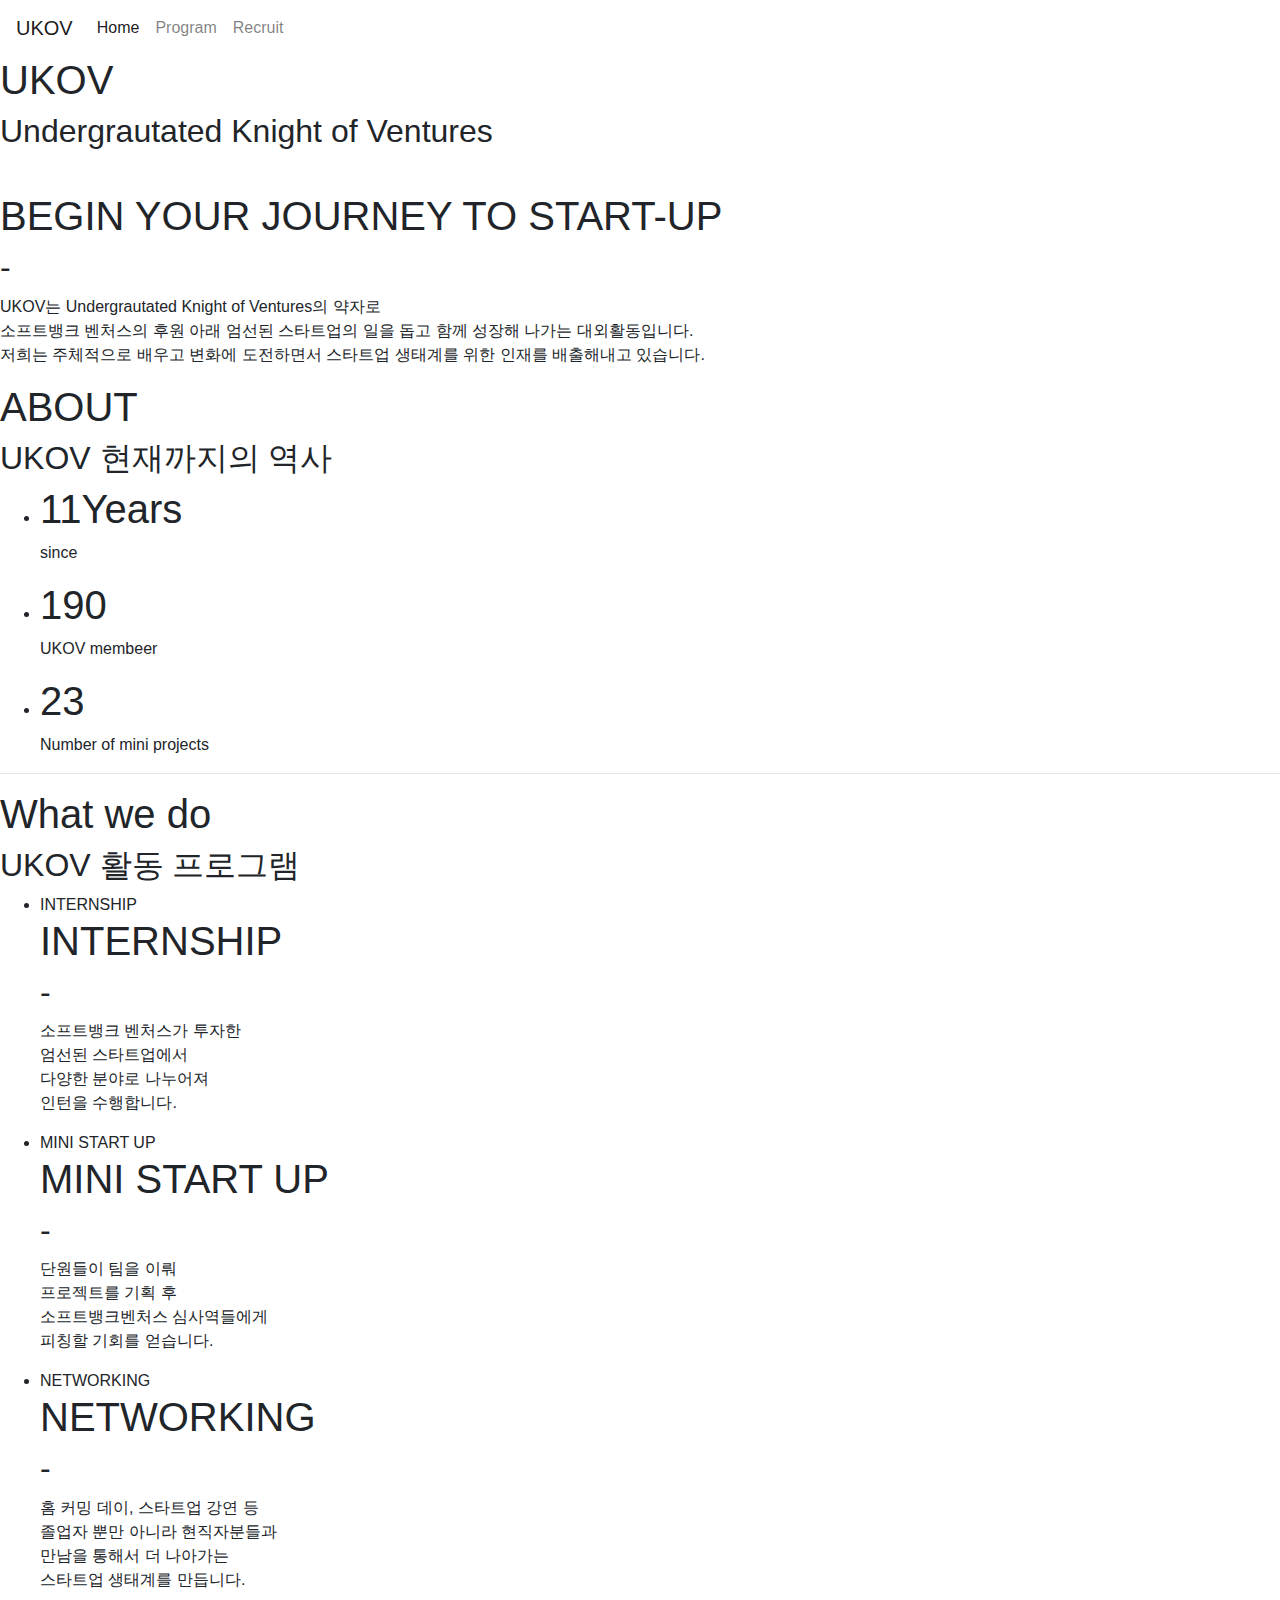
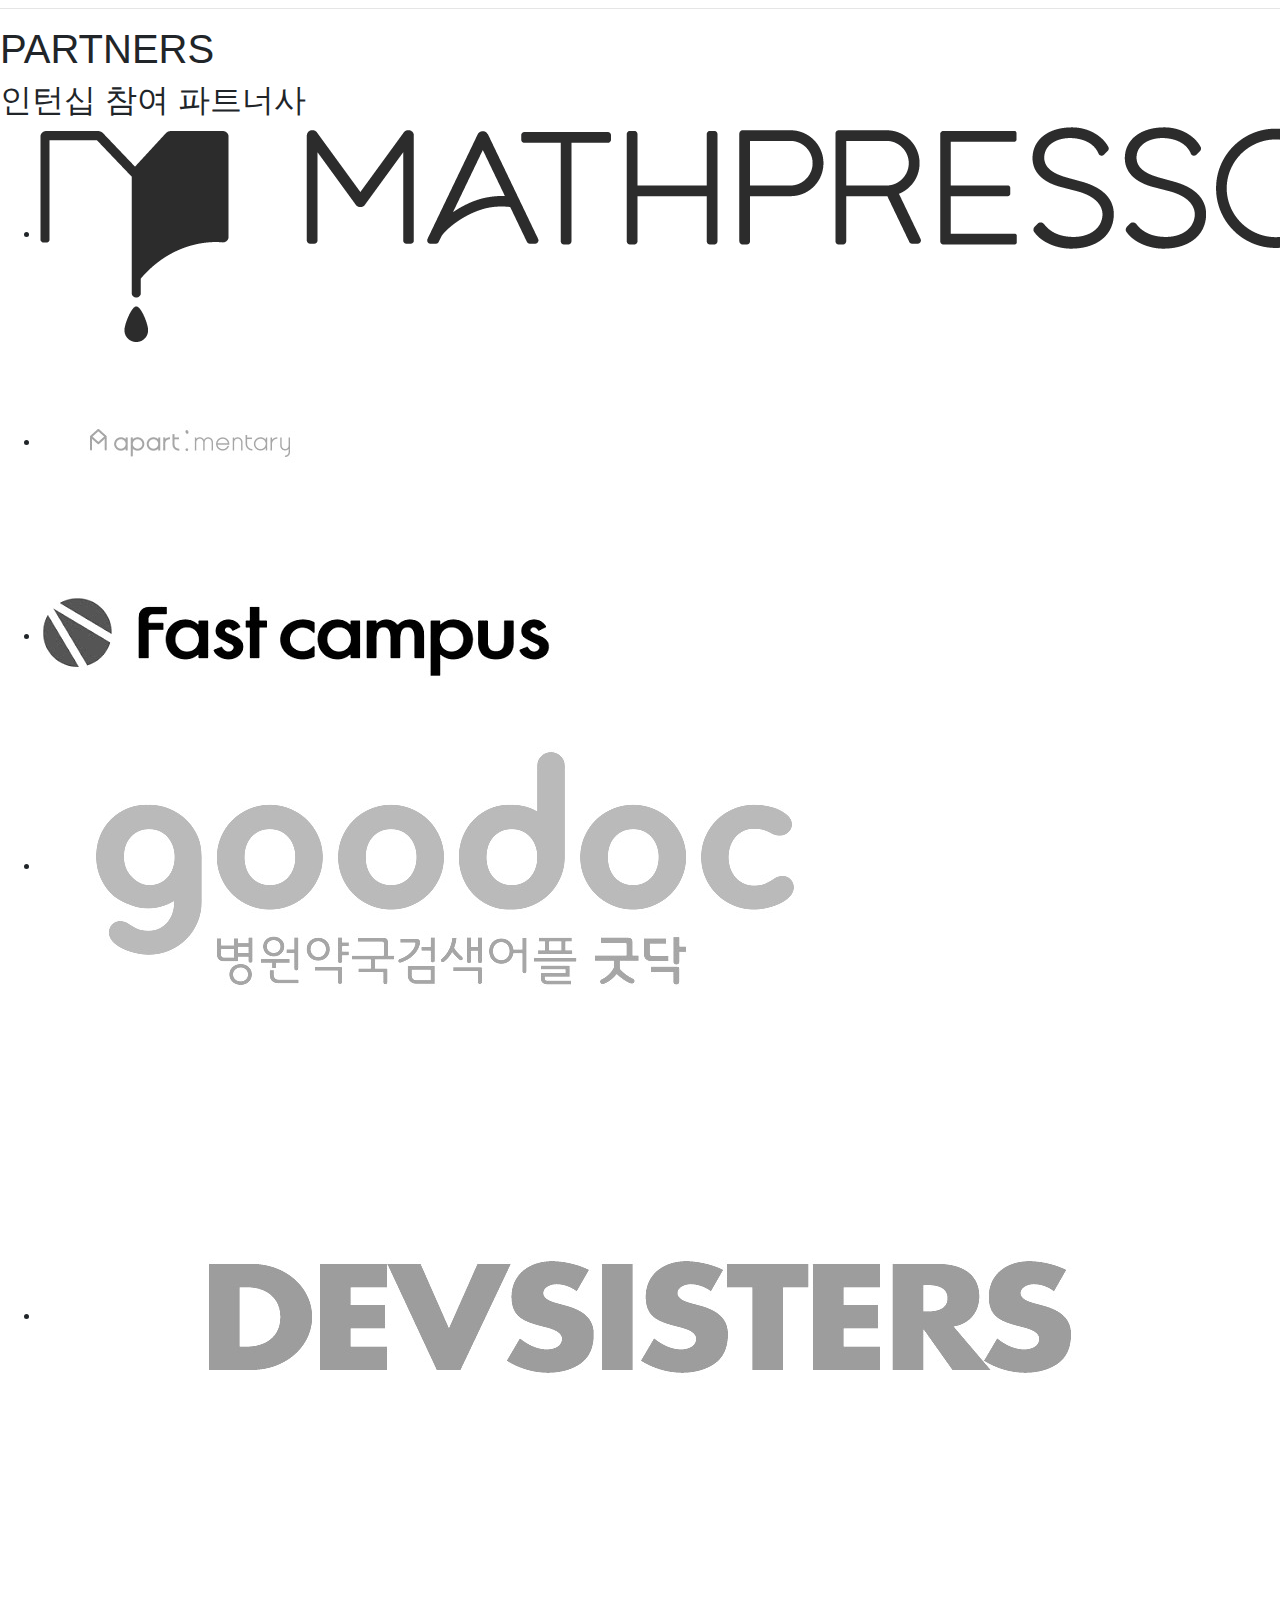
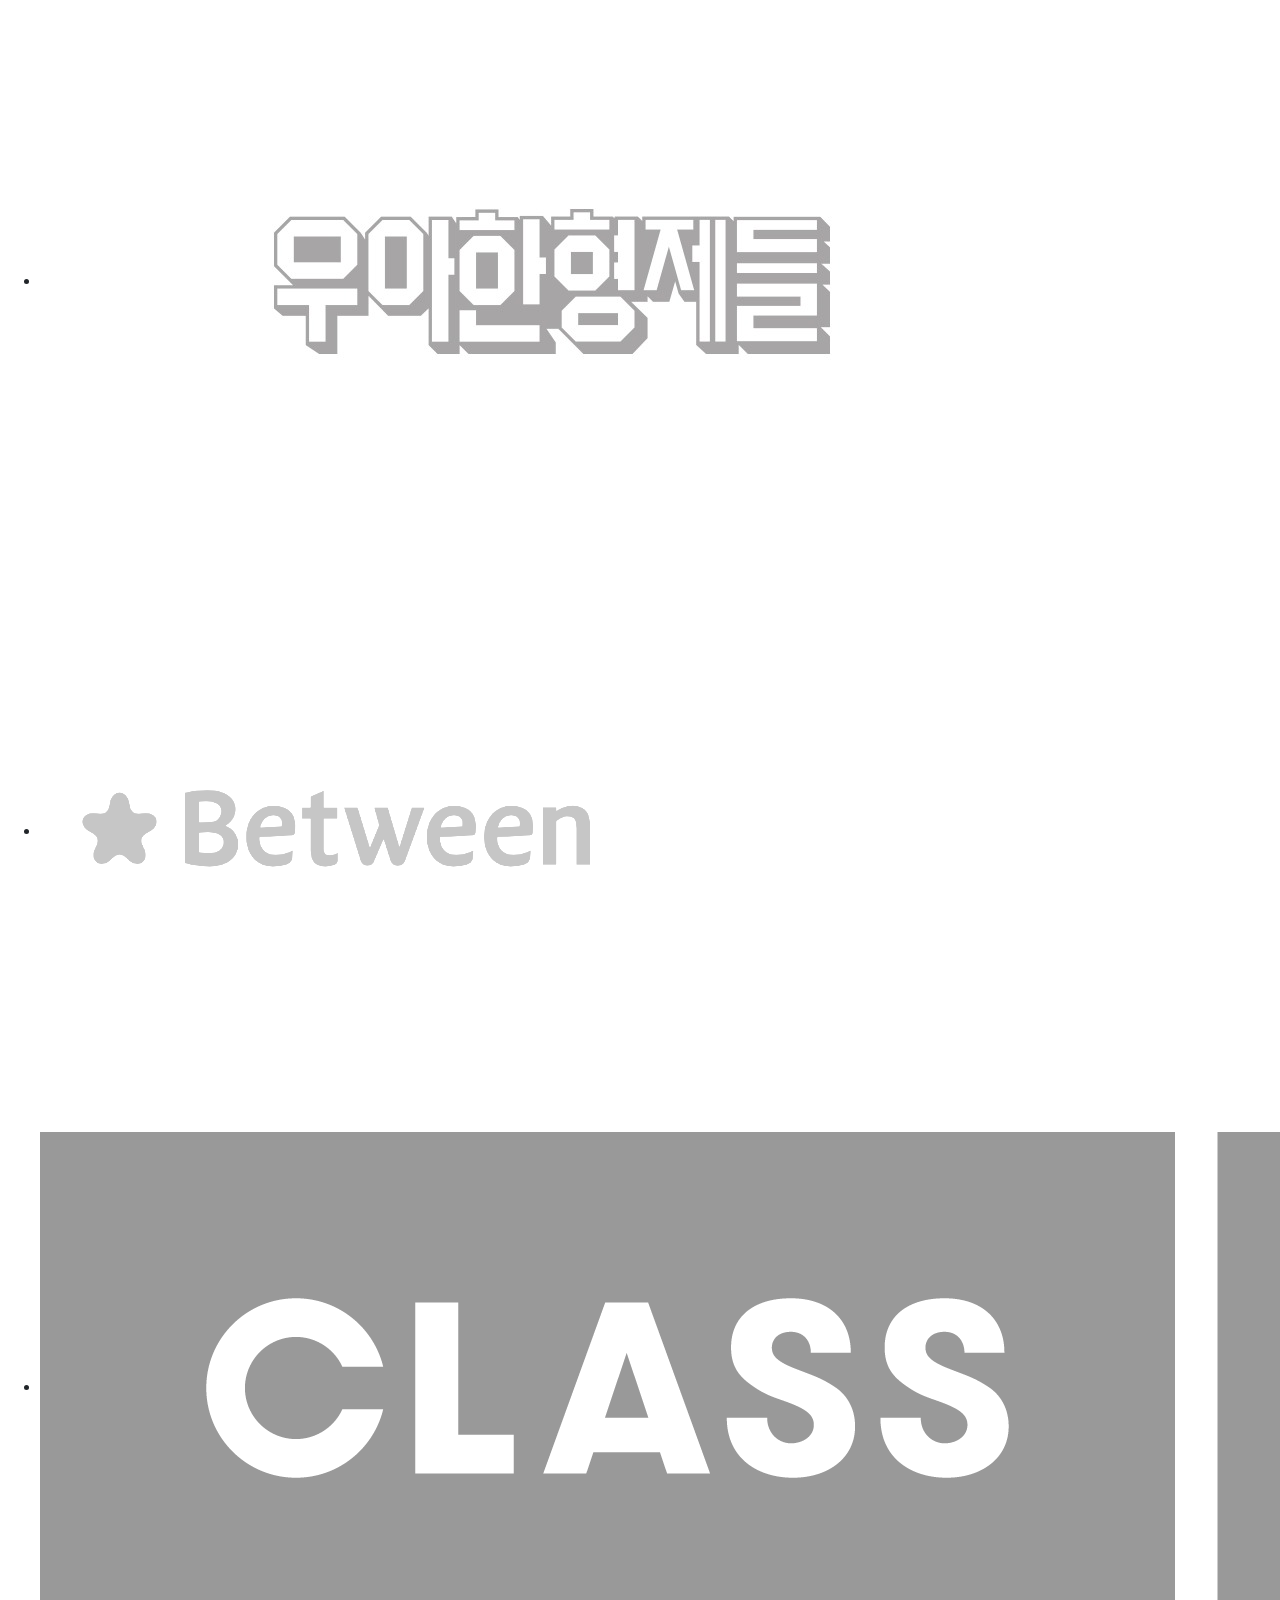
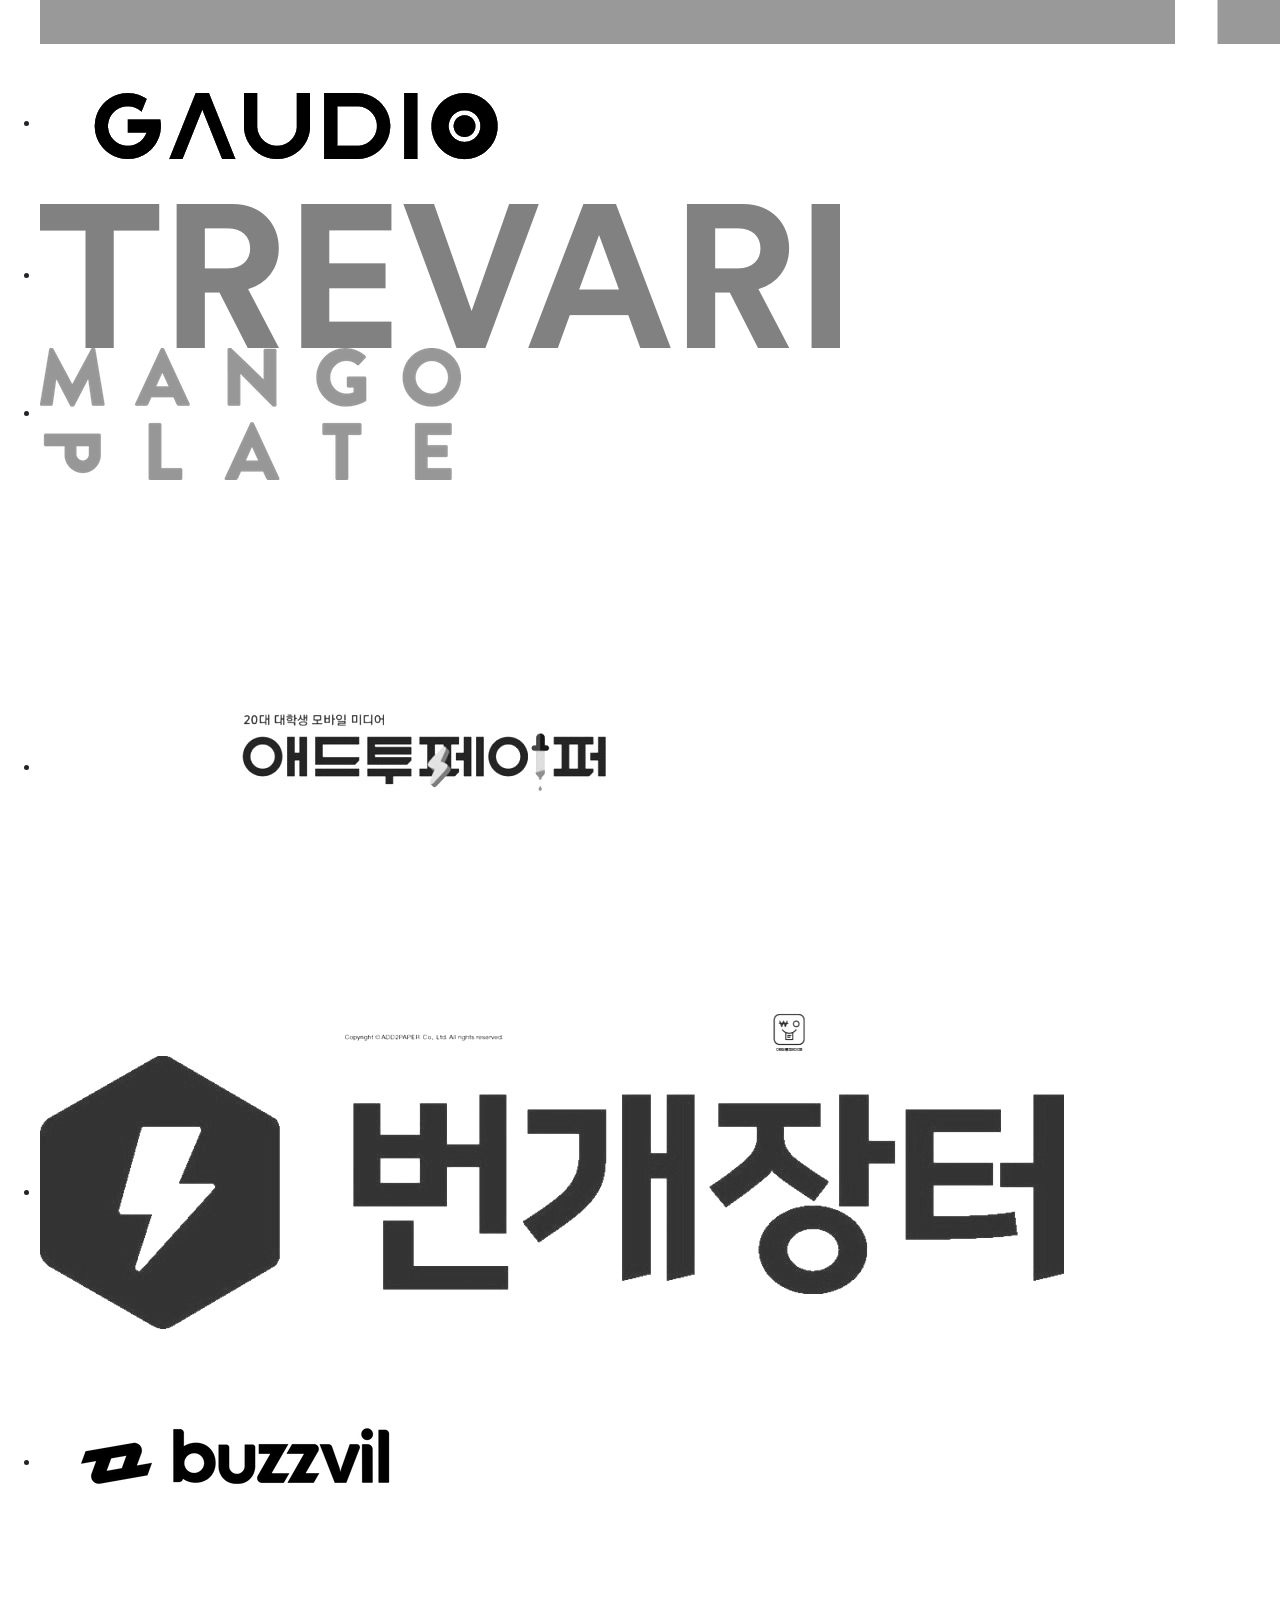
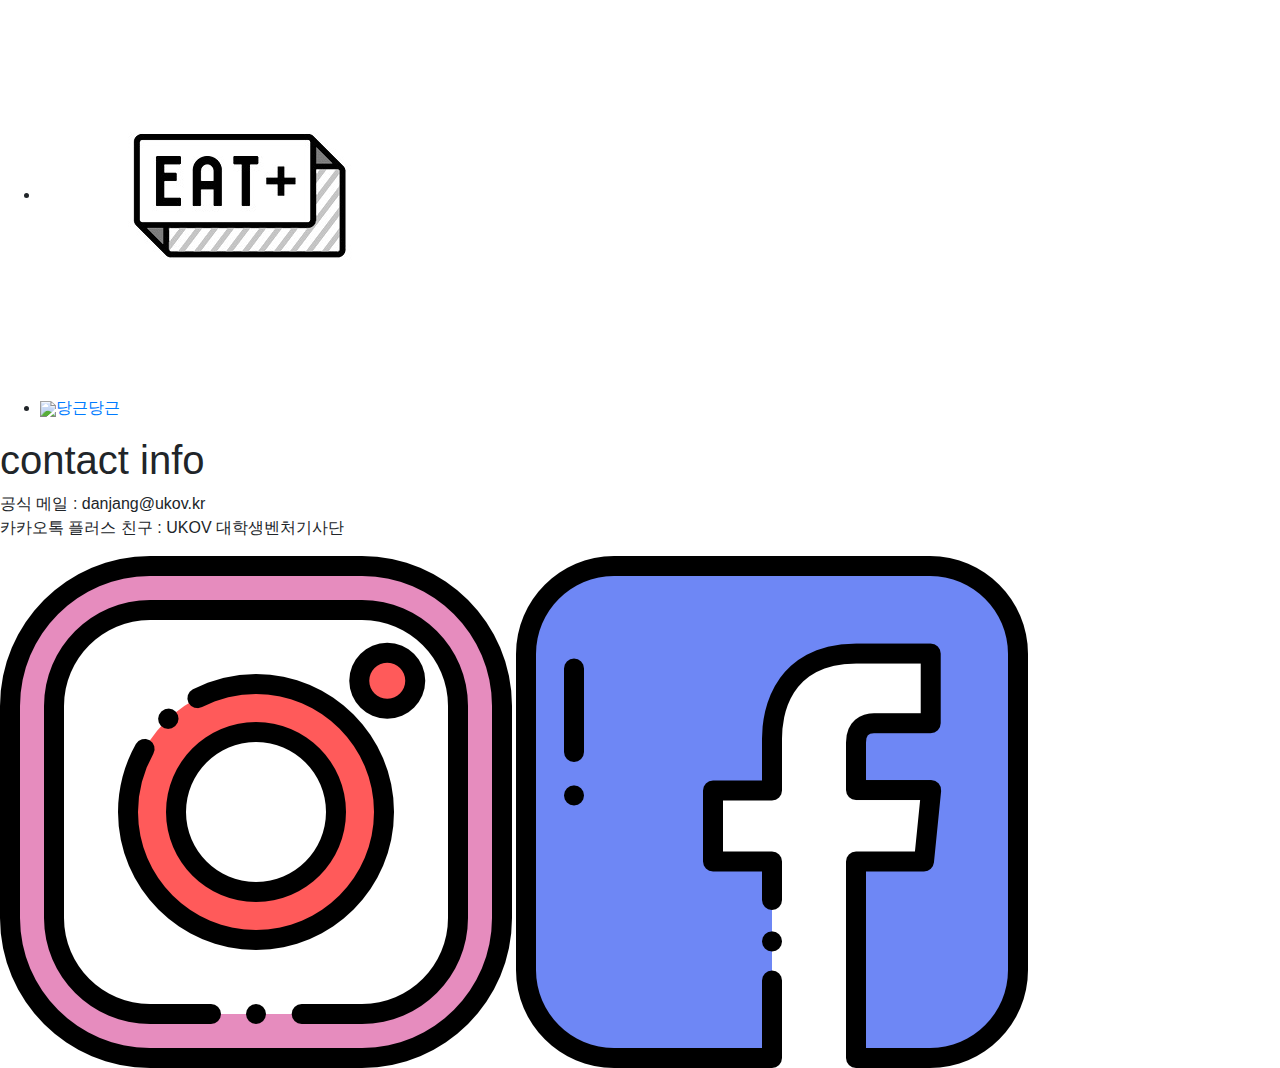
==== ukov.kr/index.html @ 0fea4b9b "Add files via upload" ====
<!DOCTYPE html>
<head>
    <meta charset="utf-8">
    <title>UKOV</title>
    <link rel="stylesheet" href="style.css">
    <script src="index.js"></script>
    <link rel="stylesheet" href="https://stackpath.bootstrapcdn.com/bootstrap/4.5.2/css/bootstrap.min.css" integrity="sha384-JcKb8q3iqJ61gNV9KGb8thSsNjpSL0n8PARn9HuZOnIxN0hoP+VmmDGMN5t9UJ0Z" crossorigin="anonymous">
    <script src="https://code.jquery.com/jquery-3.5.1.slim.min.js" integrity="sha384-DfXdz2htPH0lsSSs5nCTpuj/zy4C+OGpamoFVy38MVBnE+IbbVYUew+OrCXaRkfj" crossorigin="anonymous"></script>
    <script src="https://cdn.jsdelivr.net/npm/popper.js@1.16.1/dist/umd/popper.min.js" integrity="sha384-9/reFTGAW83EW2RDu2S0VKaIzap3H66lZH81PoYlFhbGU+6BZp6G7niu735Sk7lN" crossorigin="anonymous"></script>
    <script src="https://stackpath.bootstrapcdn.com/bootstrap/4.5.2/js/bootstrap.min.js" integrity="sha384-B4gt1jrGC7Jh4AgTPSdUtOBvfO8shuf57BaghqFfPlYxofvL8/KUEfYiJOMMV+rV" crossorigin="anonymous"></script>

</head>



<body>

    <div id="navchange" class="lpadding">
        <nav class="navbar navbar-expand-lg navbar-light">
            <a class="navbar-brand" href="#">UKOV</a>
            <button class="navbar-toggler" type="button" data-toggle="collapse" data-target="#navbarNav" aria-controls="navbarNav" aria-expanded="false" aria-label="Toggle navigation">
            <span class="navbar-toggler-icon"></span>
            </button>
            <div class="collapse navbar-collapse" id="navbarNav">
            <ul class="navbar-nav">
                <li class="nav-item active">
                    <a class="nav-link" href="#">Home <span class="sr-only">(current)</span></a>
                </li>
                <li class="nav-item">
                    <a class="nav-link" href="program.html">Program</a>
                </li>
                <li class="nav-item">
                    <a class="nav-link" href="recruit.html">Recruit</a>
                </li>
            </ul>
            </div>
        </nav>
    </div>

    <div class="initial">
        <h1>UKOV</h1>
        <h2>Undergrautated Knight of Ventures</h2>
        <a class="SBVS" href="http://www.softbank.co.kr/ko2/">
            <img src="images/SoftBank VA_logo_WH.webp">
        </a>
    </div>
    <div class="vision-box">
        <h1>BEGIN YOUR JOURNEY TO START-UP</h1>
        <h2>-</h2>
        <p>
            UKOV는 Undergrautated Knight of Ventures의 약자로 <br>
            소프트뱅크 벤처스의 후원 아래 엄선된 스타트업의 일을 돕고 함께 성장해 나가는 대외활동입니다.<br>
            저희는 주체적으로 배우고 변화에 도전하면서 스타트업 생태계를 위한 인재를 배출해내고 있습니다.
        </p>
    </div>
    <div class="about-box">
        <div class="lpadding">
            <h1>ABOUT</h1>
            <h2>UKOV 현재까지의 역사</h2>
        </div>
        <ul>
            <li>
                <h1>11Years</h1>
                <p>since</p>
            </li>
            <li>
                <h1>190</h1>
                <p>UKOV membeer</p>
            </li>
            <li>
                <h1>23</h1>
                <p>Number of mini projects</p>
            </li>
        </div>
    </div>
    <hr>
    <div class="mission">
        <div class="lpadding">
            <h1>What we do</h1>
            <h2>UKOV 활동 프로그램</h2>
        </div>
        <div class="mission-inbox">
            <ul>
                <li><span>INTERNSHIP</span>
                    <span>
                        <h1>INTERNSHIP</h1>
                        <h2>-</h2>
                        <p>소프트뱅크 벤처스가 투자한<br>
                            엄선된 스타트업에서<br>
                            다양한 분야로 나누어져<br>
                            인턴을 수행합니다.
                         </p>
                    </span>
                </li>
                <li><span>MINI START UP</span>
                    <span>
                        <h1>MINI START UP</h1>
                        <h2>-</h2>
                        <p>단원들이 팀을 이뤄<br>
                            프로젝트를 기획 후<br>
                            소프트뱅크벤처스 심사역들에게<br>
                            피칭할 기회를 얻습니다.
                         </p>
                    </span>
                </li>
                <li><span>NETWORKING</span>
                    <span>
                        <h1>NETWORKING</h1>
                        <h2>-</h2>
                        <p>홈 커밍 데이, 스타트업 강연 등<br>
                            졸업자 뿐만 아니라 현직자분들과<br>
                            만남을 통해서 더 나아가는<br>
                            스타트업 생태계를 만듭니다.
                         </p>
                    </span>
                </li>
            </ul>
        </div>
    </div>
    <hr>
    <div class="partners">
        <div class="lpadding">
            <h1>PARTNERS</h1>
            <h2>인턴십 참여 파트너사</h2>
        </div>
        <div class="table">
            <ul>
                <li><a href="https://mathpresso.com/"><img src="images/mathpresso.png"></a></li>
                <li><a href="https://apartmentary.com/?"><img src="images/apartmentary.jpg"></a></li>
                <li><a href="https://www.fastcampus.co.kr/"><img src="images/fastcampus.jpg"></a></li>
                <li><a href="https://www.goodoc.co.kr/"><img src="images/goodoc.jpg"></a></li>
                <li><a href="https://www.devsisters.com/ko/"><img src="images/devsisters.jpg"></a></li>
                <li><a href="https://www.woowahan.com/"><img src="images/woowahan.jpg"></a></li>
                <li><a href="https://between.us/"><img src="images/between.png"></a></li>
                <li><a href="https://class101.net/"><img src="images/class101.png"></a></li>
                <li><a href="https://gaudiolab.com/"><img src="images/gaudio.png"></a></li>
                <li><a href="https://trevari.co.kr/"><img src="images/trevari.png"></a></li>
                <li><a href="https://www.mangoplate.com/"><img src="images/mangoplate.png"></a></li>
                <li><a href="https://www.add2paper.com/"><img src="images/add2paper.jpg"></a></li>
                <li><a href="https://m.bunjang.co.kr/"><img src="images/bunjang.jpg"></a></li>
                <li><a href="https://www.buzzvil.com/ko/"><img src="images/buzzvil.png"></a></li>
                <li><a href="https://www.eatple.com/"><img src="images/astera.jpg"></a></li>
                <li><a href="https://www.daangn.com/"><img src="images/">당근당근</a></li>
            
            </ul>
        </div>
    </div>

    <div class="contact lpadding">
        <h1>contact info</h1>
        <p>공식 메일 : danjang@ukov.kr<br>
            카카오톡 플러스 친구 : UKOV 대학생벤처기사단<br>

        </p>
        <a href="https://www.instagram.com/ukov_official/"><img src="images/instagram.png"></a>
        <a href="https://www.facebook.com/ukov.kr"><img src="images/facebook.png"></a>
    </div>

</body>
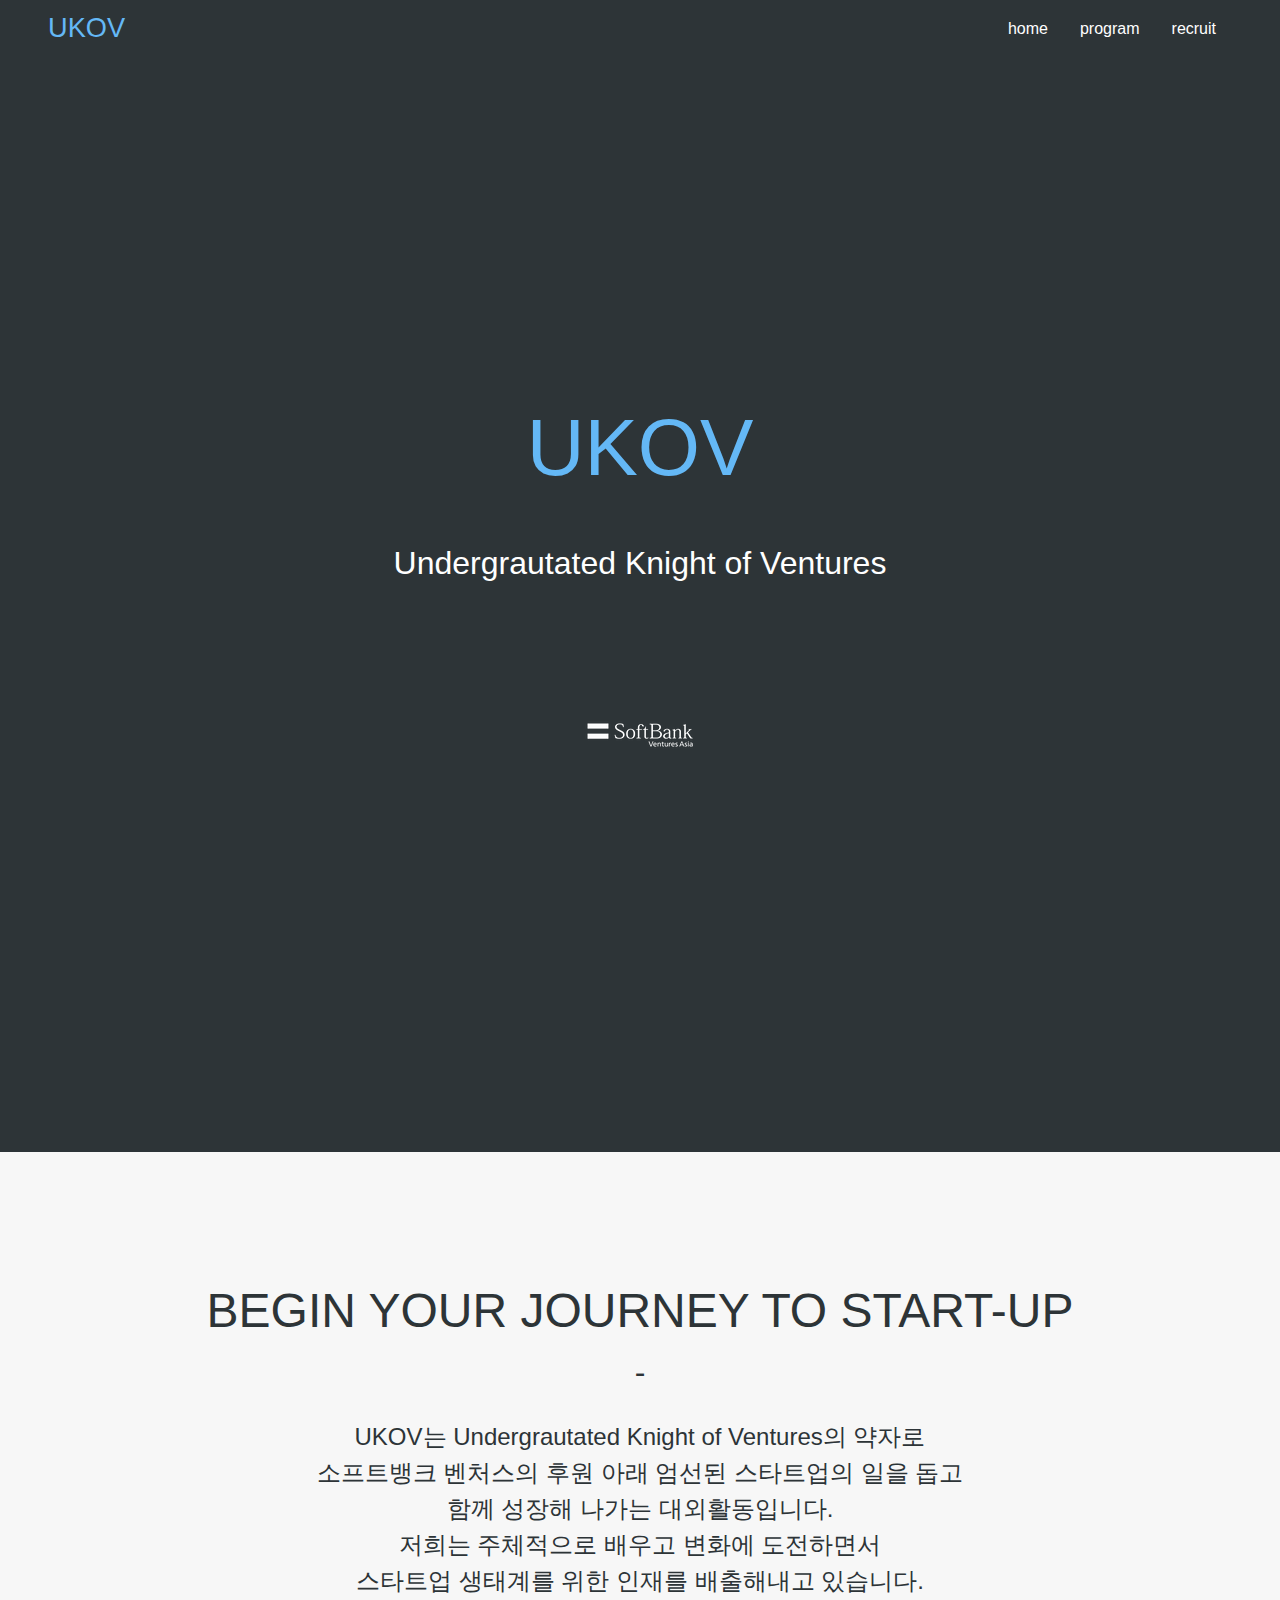
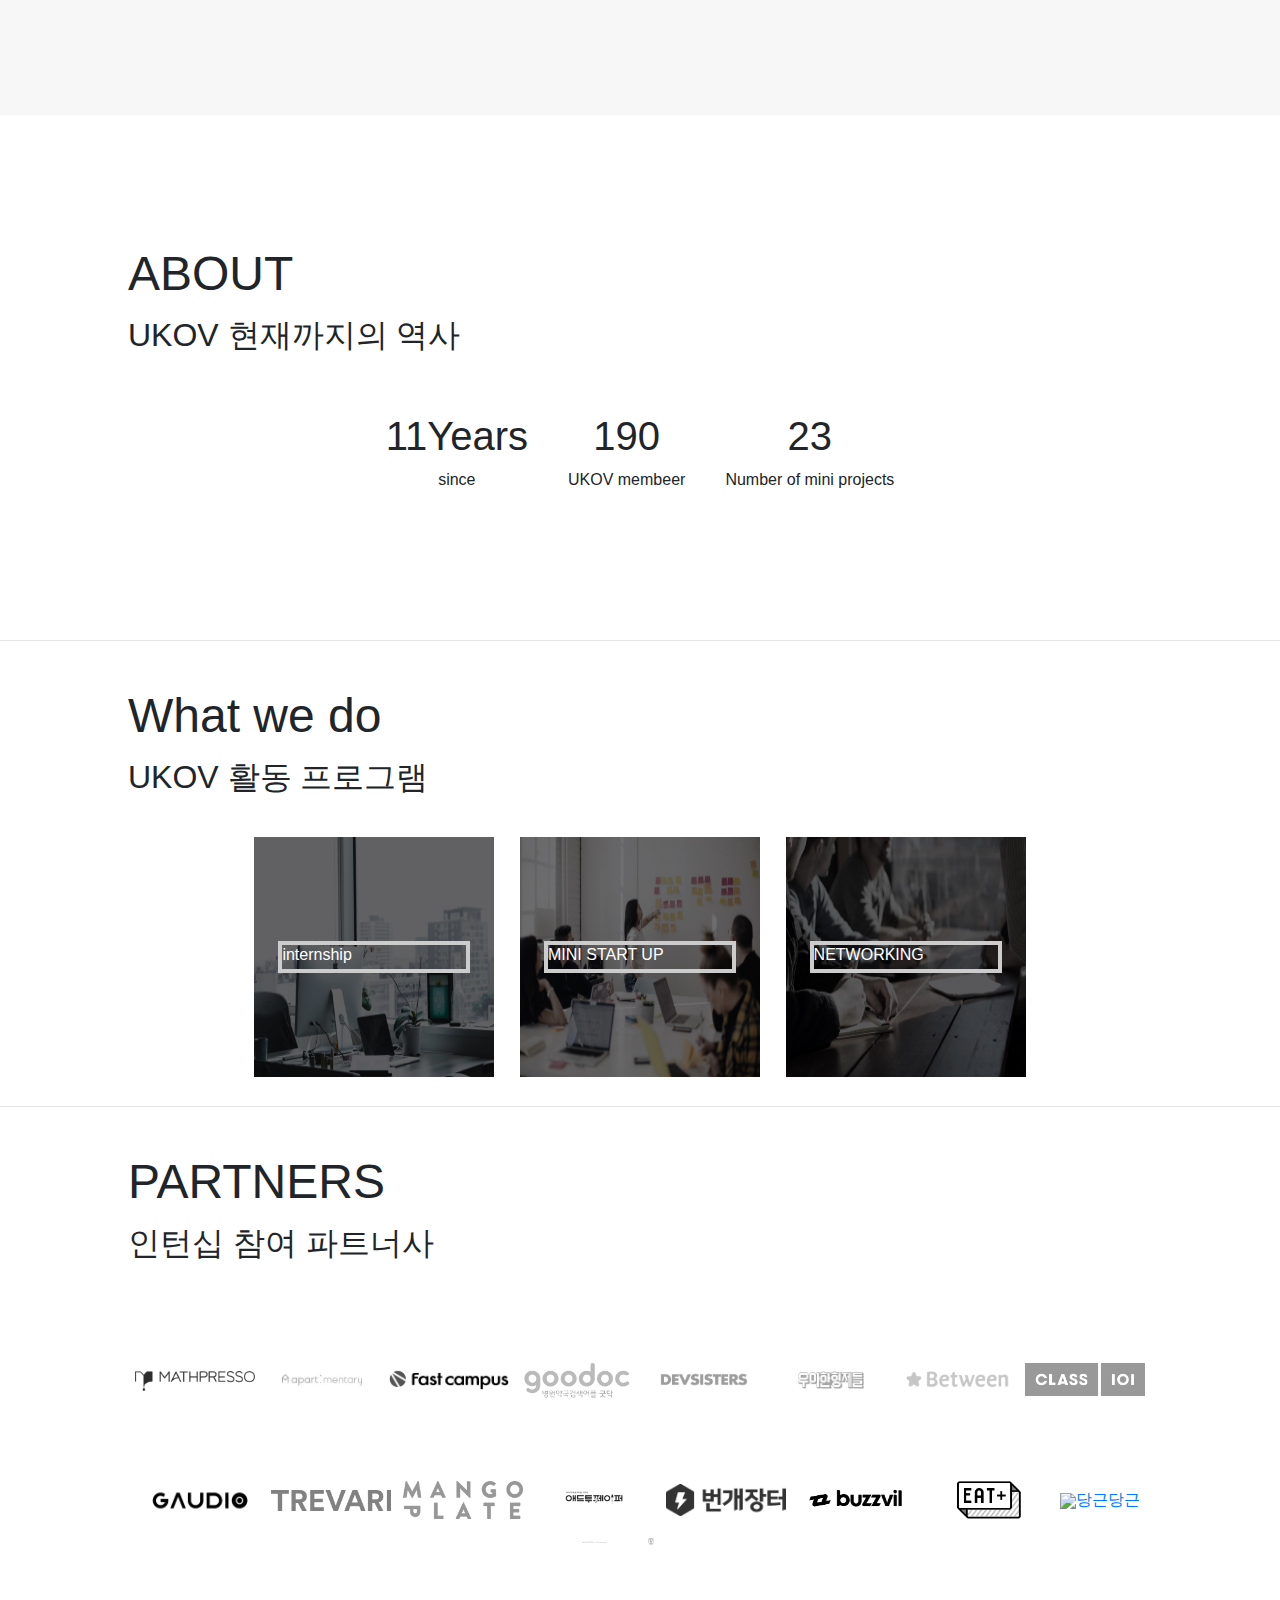
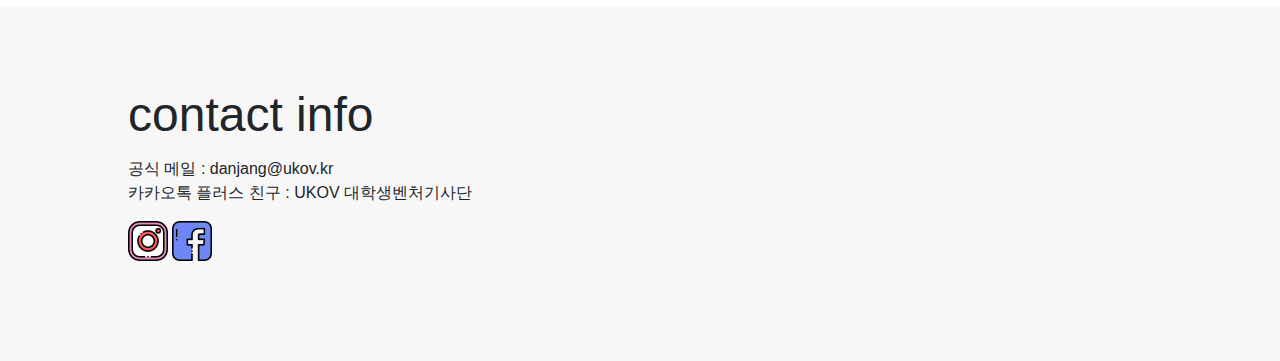
==== commit efdd500e: "Add files via upload" ====
--- a/ukov.kr/index.html
+++ b/ukov.kr/index.html
@@ -1,9 +1,10 @@
 <!DOCTYPE html>
 <head>
     <meta charset="utf-8">
+    <meta name="viewport" content="width-device-width, initial-scale=1.0">
     <title>UKOV</title>
     <link rel="stylesheet" href="style.css">
-    <script src="index.js"></script>
+    <script src="index.js" defer></script>
     <link rel="stylesheet" href="https://stackpath.bootstrapcdn.com/bootstrap/4.5.2/css/bootstrap.min.css" integrity="sha384-JcKb8q3iqJ61gNV9KGb8thSsNjpSL0n8PARn9HuZOnIxN0hoP+VmmDGMN5t9UJ0Z" crossorigin="anonymous">
     <script src="https://code.jquery.com/jquery-3.5.1.slim.min.js" integrity="sha384-DfXdz2htPH0lsSSs5nCTpuj/zy4C+OGpamoFVy38MVBnE+IbbVYUew+OrCXaRkfj" crossorigin="anonymous"></script>
     <script src="https://cdn.jsdelivr.net/npm/popper.js@1.16.1/dist/umd/popper.min.js" integrity="sha384-9/reFTGAW83EW2RDu2S0VKaIzap3H66lZH81PoYlFhbGU+6BZp6G7niu735Sk7lN" crossorigin="anonymous"></script>
@@ -14,28 +15,21 @@
 
 
 <body>
+    <div class="navBar lpadding">
+        <div class="navBarMain">
+            <a href="index.html">UKOV</a>
+        </div>
+        <div class="navBarMenu">
+            <li><a href="index.html">home</a></li>
+            <li><a href="program.html">program</a></li>
+            <li><a href="recruit.html">recruit</a></li>
+        </div>
+        <a href="#" class="navBarToggleBtn">
+            <img src="images/hamburger.png">
+        </a>
+    </div>
 
-    <div id="navchange" class="lpadding">
-        <nav class="navbar navbar-expand-lg navbar-light">
-            <a class="navbar-brand" href="#">UKOV</a>
-            <button class="navbar-toggler" type="button" data-toggle="collapse" data-target="#navbarNav" aria-controls="navbarNav" aria-expanded="false" aria-label="Toggle navigation">
-            <span class="navbar-toggler-icon"></span>
-            </button>
-            <div class="collapse navbar-collapse" id="navbarNav">
-            <ul class="navbar-nav">
-                <li class="nav-item active">
-                    <a class="nav-link" href="#">Home <span class="sr-only">(current)</span></a>
-                </li>
-                <li class="nav-item">
-                    <a class="nav-link" href="program.html">Program</a>
-                </li>
-                <li class="nav-item">
-                    <a class="nav-link" href="recruit.html">Recruit</a>
-                </li>
-            </ul>
-            </div>
-        </nav>
-    </div>
+
 
     <div class="initial">
         <h1>UKOV</h1>
@@ -44,13 +38,15 @@
             <img src="images/SoftBank VA_logo_WH.webp">
         </a>
     </div>
-    <div class="vision-box">
+    <div class="vision-box lpadding">
         <h1>BEGIN YOUR JOURNEY TO START-UP</h1>
         <h2>-</h2>
         <p>
             UKOV는 Undergrautated Knight of Ventures의 약자로 <br>
-            소프트뱅크 벤처스의 후원 아래 엄선된 스타트업의 일을 돕고 함께 성장해 나가는 대외활동입니다.<br>
-            저희는 주체적으로 배우고 변화에 도전하면서 스타트업 생태계를 위한 인재를 배출해내고 있습니다.
+            소프트뱅크 벤처스의 후원 아래 엄선된 스타트업의 일을 돕고<br>
+            함께 성장해 나가는 대외활동입니다.<br>
+            저희는 주체적으로 배우고 변화에 도전하면서<br>
+            스타트업 생태계를 위한 인재를 배출해내고 있습니다.
         </p>
     </div>
     <div class="about-box">
@@ -74,47 +70,53 @@
         </div>
     </div>
     <hr>
+
+
+    <div class="lpadding">
+        <h1>What we do</h1>
+        <h2>UKOV 활동 프로그램</h2>
+    </div>
     <div class="mission">
-        <div class="lpadding">
-            <h1>What we do</h1>
-            <h2>UKOV 활동 프로그램</h2>
-        </div>
-        <div class="mission-inbox">
-            <ul>
-                <li><span>INTERNSHIP</span>
+        <div class="imgHoverEvent">
+            <div class="imgBox"><img src="images/first.jpg"> </div>
+                <div class="hoverBox">
                     <span>
-                        <h1>INTERNSHIP</h1>
-                        <h2>-</h2>
-                        <p>소프트뱅크 벤처스가 투자한<br>
+                        <h1>internship</h1>
+                        <p class="p1">internship</p>
+                        <p class="p2">소프트뱅크 벤처스가 투자한<br>
                             엄선된 스타트업에서<br>
                             다양한 분야로 나누어져<br>
-                            인턴을 수행합니다.
-                         </p>
+                            인턴을 수행합니다.</p>
                     </span>
-                </li>
-                <li><span>MINI START UP</span>
+                </div>
+        </div>
+
+        <div class="imgHoverEvent">
+            <div class="imgBox"><img src="images/second.jpg"> </div>
+                <div class="hoverBox">
                     <span>
                         <h1>MINI START UP</h1>
-                        <h2>-</h2>
-                        <p>단원들이 팀을 이뤄<br>
+                        <p class="p1">MINI START UP</p>
+                        <p class="p2">단원들이 팀을 이뤄<br>
                             프로젝트를 기획 후<br>
                             소프트뱅크벤처스 심사역들에게<br>
-                            피칭할 기회를 얻습니다.
-                         </p>
+                            피칭할 기회를 얻습니다.</p>
                     </span>
-                </li>
-                <li><span>NETWORKING</span>
+                </div>
+        </div>
+
+        <div class="imgHoverEvent">
+            <div class="imgBox"><img src="images/third.jpg"> </div>
+                <div class="hoverBox">
                     <span>
                         <h1>NETWORKING</h1>
-                        <h2>-</h2>
-                        <p>홈 커밍 데이, 스타트업 강연 등<br>
+                        <p class="p1">NETWORKING</p>
+                        <p class="p2">홈 커밍 데이, 스타트업 강연 등<br>
                             졸업자 뿐만 아니라 현직자분들과<br>
                             만남을 통해서 더 나아가는<br>
-                            스타트업 생태계를 만듭니다.
-                         </p>
+                            스타트업 생태계를 만듭니다.</p>
                     </span>
-                </li>
-            </ul>
+                </div>
         </div>
     </div>
     <hr>
--- a/ukov.kr/style.css
+++ b/ukov.kr/style.css
@@ -0,0 +1,433 @@
+@import url(<link href="https://fonts.googleapis.com/css2?family=Roboto:wght@500;700&display=swap" rel="stylesheet">);
+
+
+
+body{
+    all: unset;
+    background-color: #2d3437;
+    margin: 0px;
+    padding: 0px;
+    border: 0px;
+    font-size: 20px;
+    font-family: 'Roboto' sans-serif;
+}
+
+
+li {
+    all:unset;
+}
+
+hr {
+    color: #f7f7f7;
+    margin: 0;
+}
+
+.lpadding{
+    padding-left: 10%;
+    padding-right: 10%;
+}
+
+.lpadding h1{
+    font-size: 3rem;
+    padding-top: 30px;
+    padding-bottom: 5px;
+}
+
+.lpadding h2{
+    font-size: 2rem;
+    padding-bottom: 20px;
+}
+
+
+
+
+
+.navBar {
+    display: flex;
+    justify-content: space-between;
+    align-items: center;
+    background-color: #2d3437;
+    color: white;
+    padding: 0.5em 3em;
+    position: fixed;
+    top: 0;
+    width: 100%;
+    z-index: 10;
+}
+
+.navBar a{
+    font-size: 1.7em;
+    color: #64b8f6;
+}
+
+.navBarMenu{
+    display: flex;
+    justify-content: space-between;
+    justify-items: center;
+    list-style: none;
+}
+
+.navBarMenu li a{
+    font-size: 1rem;
+    padding: 0.5em 1em;
+    color: white;
+    vertical-align: middle;
+}
+
+.navBar a:hover{
+    color: #64B8F6;
+    text-decoration: none;
+}
+
+.navBarToggleBtn{
+    display: none;
+    position: absolute;
+    right: 2em;
+    top: 0.2em;
+}
+
+.navBarToggleBtn img{
+    width: 1em;
+}
+
+
+
+
+
+
+.initial{
+    text-align: center;
+    padding-top: 25em;
+    padding-bottom: 25em;
+    background-color: #2d3437;
+    display: flex;
+    flex-direction: column;
+}
+
+.initial h1{
+    color: #64B8F6;
+    font-size: 5em;
+    padding-bottom: 0.5em;
+}
+
+.initial h2{
+    color: white;
+    padding-bottom: 4em;
+}
+
+
+
+
+
+
+
+.vision-box{
+    background-color: #f7f7f7;
+    color: #2d3437;
+    text-align : center;
+    padding-top: 100px;
+    padding-bottom: 100px;
+}
+
+.vision-box p {
+    font-size: 1.5em;
+}
+
+
+
+
+
+
+
+
+
+.about-box{
+    padding-top: 100px;
+    padding-bottom: 100px;
+    background-color: white;
+    text-align: left;
+    align-items: center;
+}
+.about-box ul{
+    text-align: center;
+    display: flex;
+    justify-content: center;
+    flex-wrap: wrap;
+    padding-right: 50px;
+    padding-left: 50px;
+}
+.about-box li{
+    padding-top: 30px;
+    padding-left: 20px;
+    padding-right: 20px;
+}
+.about-card p{
+ font-size: 2em;
+}
+
+
+
+
+.mission{
+    display:flex;
+    justify-items: center;
+    justify-content: center;
+    flex-wrap: wrap;
+}
+
+img{min-height: 100%; max-width: 100%; }
+
+.imgHoverEvent{
+    width: 15em; 
+    height: 15em; 
+    position: relative; 
+    overflow: hidden; 
+    margin: 1%;
+}
+
+.imgHoverEvent .imgBox{
+    width: 15em; 
+    height: 15em; 
+    text-align: center;
+}
+
+.imgHoverEvent .hoverBox{
+    top: 0; 
+    left: 0; 
+    width: 15em; 
+    height: 15em; 
+    text-align: center;
+}
+
+.hoverBox p.p1{
+    text-align: center; 
+    font-size: 1.5em; 
+    top: 0px;
+    bottom: 0px;
+}
+
+.hoverBox p.p2{
+    margin-top: 10%; 
+    font-size: 0.75em;
+} 
+
+
+.hoverBox span h1{
+    position: absolute;
+    font-size: 1em;
+    top: 0;
+    text-align: center;
+    margin: 0 auto;
+}
+
+.hoverBox span{
+    color: white; 
+    border: 4px solid #ccc; 
+    position: absolute; 
+    top: 50%; 
+    transform: translateY(-50%); 
+    height: 2em; 
+    width: 80%; 
+    left: 10%;
+    transition: 0.5s;
+}
+
+.hoverBox span p{
+    opacity: 0;
+}
+
+.imgHoverEvent:hover .hoverBox span{
+    animation: eventAni 0.8s linear 1; 
+    height: 80%; 
+    background: gray;
+}
+
+.imgHoverEvent:hover .hoverBox span p{
+    animation: eventAni2 0.8s linear 1; 
+    opacity: 1;
+}
+
+.imgHoverEvent:hover .hoverBox span h1{ opacity: 0; }
+
+@keyframes eventAni{
+    0%{height: 2em;}
+    50%{height: 60%;}
+    100%{height: 80%;;}
+}
+@keyframes eventAni2{
+    0%{opacity: 0;}
+    50%{opacity: 0;}
+    100%{opacity: 1;}
+}
+
+
+
+
+
+
+
+
+
+
+.partners ul{
+    align-items: center;
+    padding: 30px 10%;
+    display: flex;
+    flex-wrap: wrap;
+    justify-content: space-evenly;
+}
+
+.partners ul li{
+    max-width: 150px;
+    justify-items: ;
+}
+
+.partners li img{
+    max-width: 120px;
+
+}
+
+
+
+
+
+
+
+.contact {
+    background-color: #f7f7f7;
+    padding-bottom: 100px;
+    padding-top: 50px;
+}
+
+.contact a img{
+    width: 40px;
+}
+
+
+.programcard{
+    text-align: center;
+    padding-bottom: 50px;
+}
+
+
+
+
+.slidecardsizing {
+    padding-left: 20%;
+    padding-right: 20%;
+}
+
+
+
+
+
+
+
+
+.recruitinfo ul{
+    padding: 40px 0px;
+    display: flex;
+    flex-direction: column;
+}
+
+.recruitinfo ul li{
+    padding-top: 50px;
+    padding-bottom: 30px;
+
+    display: flex;
+}
+
+.recruitinfo ul li h3{
+    font-size: 1.5em;
+    font-weight: bold;
+}
+
+.recruitinfo ul li span:nth-child(1){
+    width: 15%;
+    color: #64B8F6;
+    font-size: 1.5em;
+    font-weight: bold;
+}
+
+.recruitinfo ul li span:nth-child(2){
+    width:  75%;
+}
+
+
+
+
+@media screen and (max-width: 768px) {
+
+    .navBar {
+        min-width: 200px;
+        position: fixed;
+        flex-direction: column;
+        align-items: flex-start;
+    }
+    .navBarMenu {
+        display: none;
+        flex-direction: column;
+        width: 100%;
+    }
+
+    .navBarMenu li{
+        width: 100%;
+        text-align: center;
+        padding: 1em;
+    }
+
+    .navBarToggleBtn{
+        width: 1em;
+        display: block;
+    }
+
+    .navBarMenu.active {
+        display: flex;
+    }
+
+    .initial {
+        padding-top: 15em;
+        padding-bottom: 15em;
+    }
+
+    .vision-box p {
+        font-size: 1em;
+    }
+
+
+
+    #internship h5 {
+        font-size: 3%;
+    }
+
+    #internship p {
+        font-size: 2%;
+    }
+
+    .lpadding h1{
+        font-size: 2rem;
+        padding-top: 20px;
+        padding-bottom: 5px;
+    }
+    
+    .lpadding h2{
+        font-size: 1.1rem;
+        padding-bottom: 20px;
+    }
+
+
+
+    .recruitinfo ul li{
+        display: inline-block;
+    }
+
+    .recruitinfo ul li h3 {
+        padding-top: 0.5em;
+    }
+
+    .recruitinfo ul li p {
+        padding-top: 0.5em;
+    }
+    
+
+}
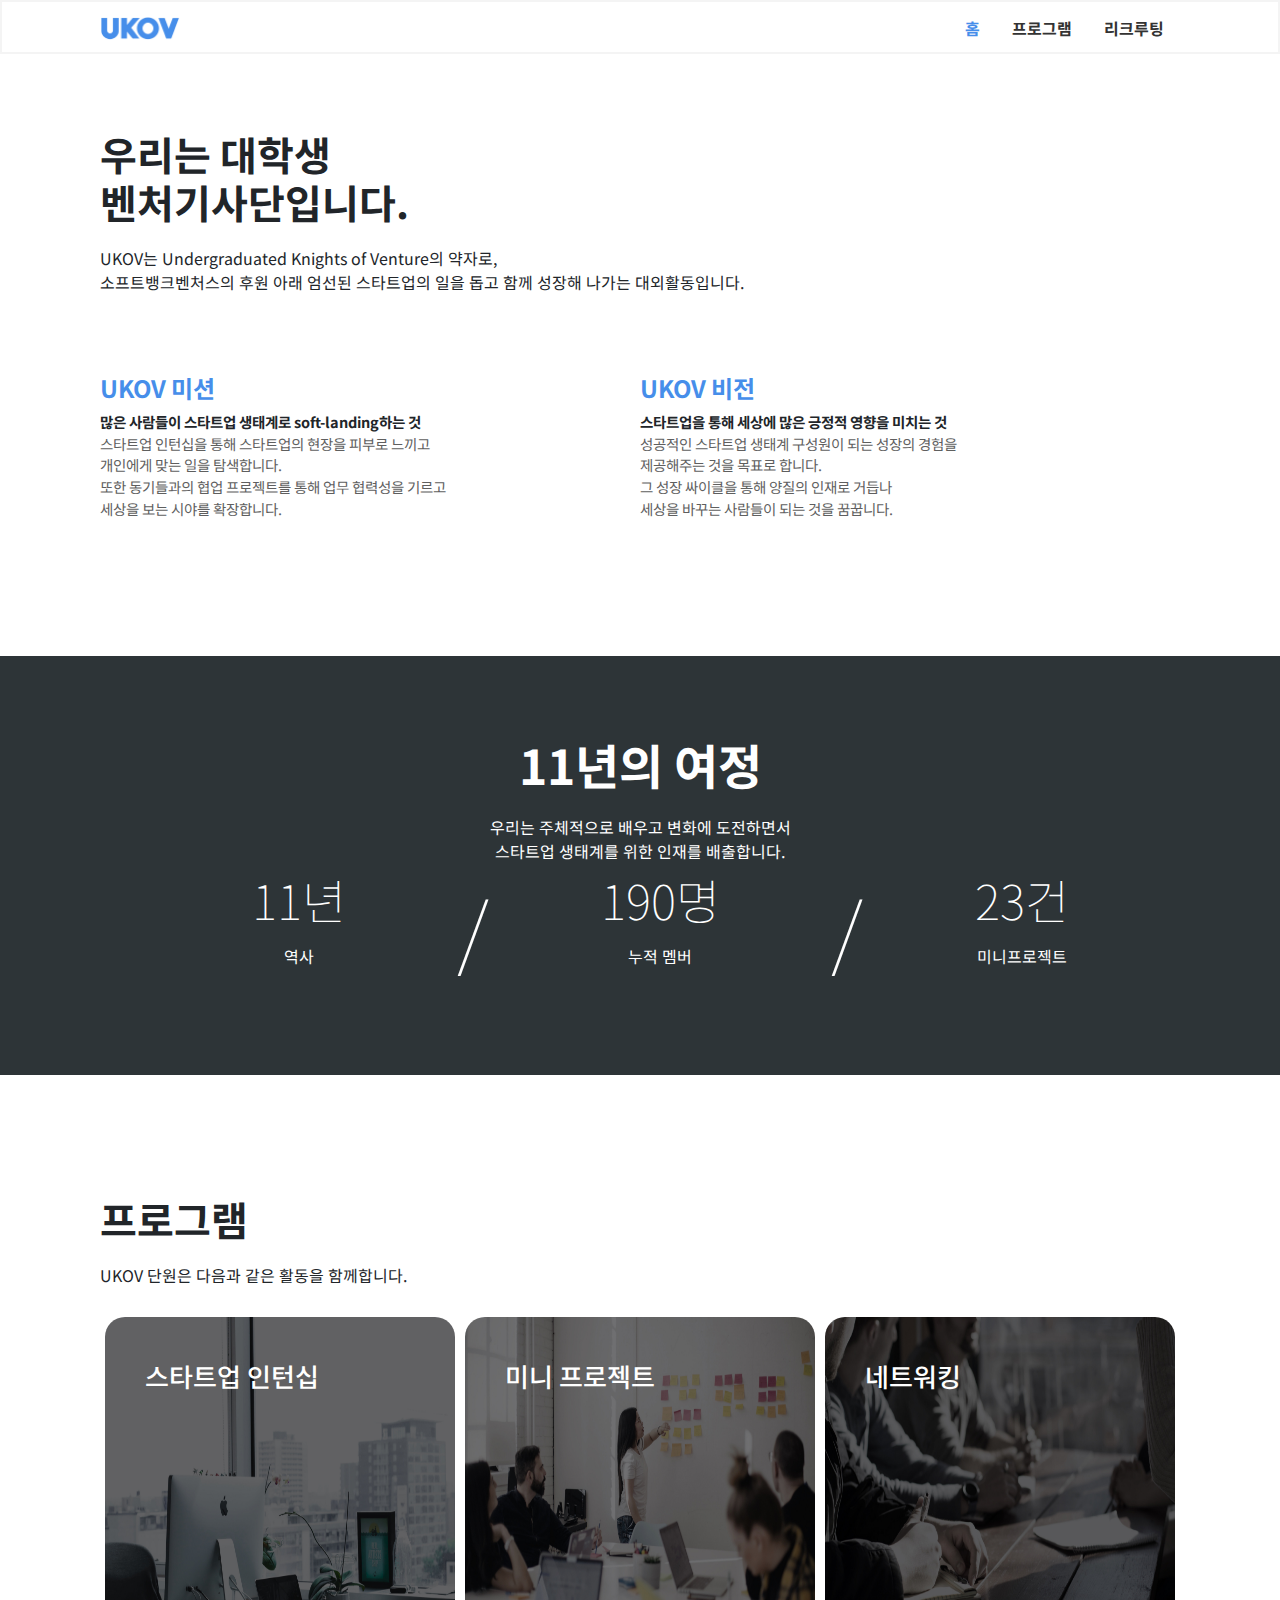
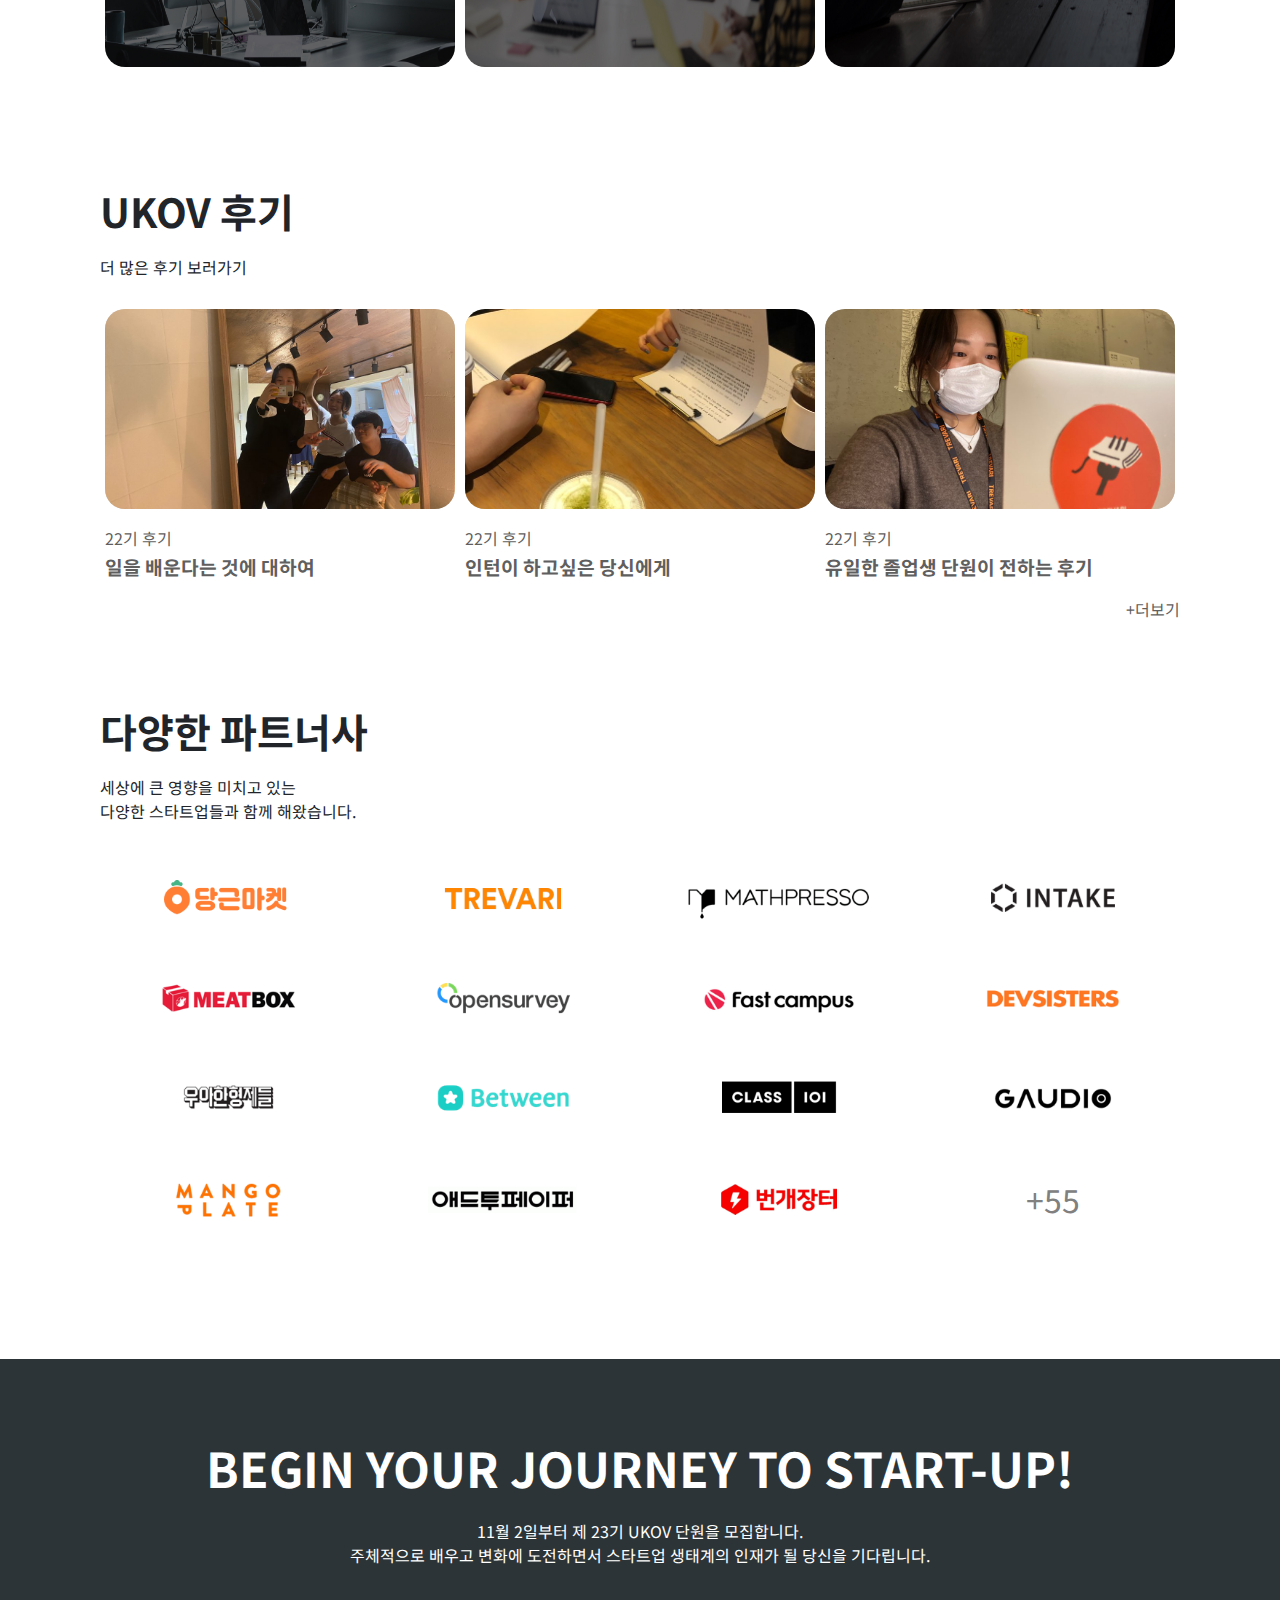
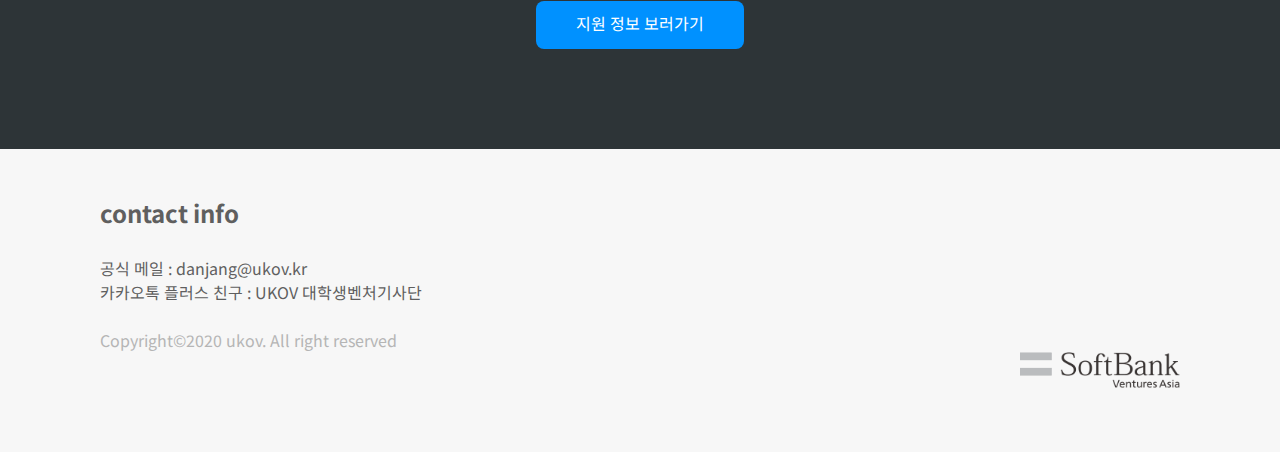
==== commit e577a1cd: "final" ====
--- a/ukov.kr/index.html
+++ b/ukov.kr/index.html
@@ -1,161 +1,229 @@
 <!DOCTYPE html>
+<html>
+
 <head>
     <meta charset="utf-8">
     <meta name="viewport" content="width-device-width, initial-scale=1.0">
+    <meta property="og:title" content="UKOV가 궁금하다면?">
+    <meta property="og:description" content="UKOV 23기 여러분을 초대합니다!">
+    <meta property="og:image" content="https://t1.daumcdn.net/cfile/tistory/254FB446552B89692A">
     <title>UKOV</title>
     <link rel="stylesheet" href="style.css">
+    <link href="https://fonts.googleapis.com/css2?family=Noto+Sans+KR:wght@100;300;400;500;700;900&display=swap"
+        rel="stylesheet">
     <script src="index.js" defer></script>
-    <link rel="stylesheet" href="https://stackpath.bootstrapcdn.com/bootstrap/4.5.2/css/bootstrap.min.css" integrity="sha384-JcKb8q3iqJ61gNV9KGb8thSsNjpSL0n8PARn9HuZOnIxN0hoP+VmmDGMN5t9UJ0Z" crossorigin="anonymous">
-    <script src="https://code.jquery.com/jquery-3.5.1.slim.min.js" integrity="sha384-DfXdz2htPH0lsSSs5nCTpuj/zy4C+OGpamoFVy38MVBnE+IbbVYUew+OrCXaRkfj" crossorigin="anonymous"></script>
-    <script src="https://cdn.jsdelivr.net/npm/popper.js@1.16.1/dist/umd/popper.min.js" integrity="sha384-9/reFTGAW83EW2RDu2S0VKaIzap3H66lZH81PoYlFhbGU+6BZp6G7niu735Sk7lN" crossorigin="anonymous"></script>
-    <script src="https://stackpath.bootstrapcdn.com/bootstrap/4.5.2/js/bootstrap.min.js" integrity="sha384-B4gt1jrGC7Jh4AgTPSdUtOBvfO8shuf57BaghqFfPlYxofvL8/KUEfYiJOMMV+rV" crossorigin="anonymous"></script>
-
+    <link rel="stylesheet" href="https://stackpath.bootstrapcdn.com/bootstrap/4.5.2/css/bootstrap.min.css"
+        integrity="sha384-JcKb8q3iqJ61gNV9KGb8thSsNjpSL0n8PARn9HuZOnIxN0hoP+VmmDGMN5t9UJ0Z" crossorigin="anonymous">
 </head>
 
-
-
 <body>
-    <div class="navBar lpadding">
-        <div class="navBarMain">
-            <a href="index.html">UKOV</a>
+    <nav class="navBar">
+        <div></div>
+        <div class="mobile">
+            <div class="navBarMain">
+                <a href="index.html"><img  src="images/ukovlogo.png"style="width: 80px;"></a>
+            </div>
+            <a href="#" class="navBarToggleBtn">
+                <img src="images/hamburger.png">
+            </a>
         </div>
         <div class="navBarMenu">
-            <li><a href="index.html">home</a></li>
-            <li><a href="program.html">program</a></li>
-            <li><a href="recruit.html">recruit</a></li>
-        </div>
-        <a href="#" class="navBarToggleBtn">
-            <img src="images/hamburger.png">
-        </a>
-    </div>
-
-
-
-    <div class="initial">
-        <h1>UKOV</h1>
-        <h2>Undergrautated Knight of Ventures</h2>
-        <a class="SBVS" href="http://www.softbank.co.kr/ko2/">
-            <img src="images/SoftBank VA_logo_WH.webp">
-        </a>
-    </div>
-    <div class="vision-box lpadding">
-        <h1>BEGIN YOUR JOURNEY TO START-UP</h1>
-        <h2>-</h2>
+            <li><a style="color:#468eea" href="index.html">홈</a></li>
+            <li><a href="program.html">프로그램</a></li>
+            <li><a href="recruit.html">리크루팅</a></li>
+        </div>
+    </nav>
+    <div id="homeInternship" class="lrpad">
+        <h1>
+            우리는 대학생<br>
+            벤처기사단입니다.
+        </h1>
         <p>
-            UKOV는 Undergrautated Knight of Ventures의 약자로 <br>
-            소프트뱅크 벤처스의 후원 아래 엄선된 스타트업의 일을 돕고<br>
-            함께 성장해 나가는 대외활동입니다.<br>
-            저희는 주체적으로 배우고 변화에 도전하면서<br>
-            스타트업 생태계를 위한 인재를 배출해내고 있습니다.
+            UKOV는 Undergraduated Knights of Venture의 약자로,<br>
+            소프트뱅크벤처스의 후원 아래 엄선된 스타트업의 일을 돕고 함께 성장해 나가는 대외활동입니다.
         </p>
     </div>
-    <div class="about-box">
-        <div class="lpadding">
-            <h1>ABOUT</h1>
-            <h2>UKOV 현재까지의 역사</h2>
-        </div>
-        <ul>
-            <li>
-                <h1>11Years</h1>
-                <p>since</p>
-            </li>
-            <li>
-                <h1>190</h1>
-                <p>UKOV membeer</p>
-            </li>
-            <li>
-                <h1>23</h1>
-                <p>Number of mini projects</p>
-            </li>
-        </div>
-    </div>
-    <hr>
-
-
-    <div class="lpadding">
-        <h1>What we do</h1>
-        <h2>UKOV 활동 프로그램</h2>
-    </div>
-    <div class="mission">
+    <div class="missionVision">
+        <div class="mission">
+            <h1>UKOV 미션</h1>
+            <p style="font-size: 14.5px;"><b>많은 사람들이 스타트업 생태계로 soft-landing하는 것</b><br>
+                <span class="text">스타트업 인턴십을 통해 스타트업의 현장을 피부로 느끼고</span>
+                <span class="text">개인에게 맞는 일을 탐색합니다.<br></span>
+                <span class="text">또한 동기들과의 협업 프로젝트를 통해 업무 협력성을 기르고</span>
+                <span class="text">세상을 보는 시야를 확장합니다.</span></p>
+        </div>
+        <div class="vision">
+            <h1>UKOV 비전</h1>
+            <p style="font-size: 14.5px;"><b>스타트업을 통해 세상에 많은 긍정적 영향을 미치는 것</b><br>
+                <span class="text">성공적인 스타트업 생태계 구성원이 되는 성장의 경험을</span>
+                <span class="text">제공해주는 것을 목표로 합니다.<br></span>
+                <span class="text">그 성장 싸이클을 통해 양질의 인재로 거듭나</span>
+                <span class="text">세상을 바꾸는 사람들이 되는 것을 꿈꿉니다.</span></p>
+        </div>
+    </div>
+
+
+
+    <div class="mainTexting">
+        <h2>11년의 여정</h2>
+        <p>우리는 주체적으로 배우고 변화에 도전하면서<br>
+            스타트업 생태계를 위한 인재를 배출합니다.</p>
+        <ul class="lrpad">
+            <li>
+                <h3>11년</h3>
+                <p>역사</p>
+            </li>
+            <li>
+                <h1>/</h1>
+            </li>
+            <li>
+                <h3>190명</h3>
+                <p>누적 멤버</p>
+            </li>
+            <li>
+                <h1>/</h1>
+            </li>
+            <li>
+                <h3>23건</h3>
+                <p>미니프로젝트</p>
+            </li>
+        </ul>
+    </div>
+    </div>
+
+
+    <div class="lrpad high">
+        <h1>프로그램</h1>
+        <p>UKOV 단원은 다음과 같은 활동을 함께합니다.</p>
+    </div>
+    <div class="program boxs">
         <div class="imgHoverEvent">
             <div class="imgBox"><img src="images/first.jpg"> </div>
-                <div class="hoverBox">
-                    <span>
-                        <h1>internship</h1>
-                        <p class="p1">internship</p>
-                        <p class="p2">소프트뱅크 벤처스가 투자한<br>
-                            엄선된 스타트업에서<br>
-                            다양한 분야로 나누어져<br>
-                            인턴을 수행합니다.</p>
-                    </span>
-                </div>
+            <div class="hoverBox">
+                <span>
+                    <h1>스타트업 인턴십</h1>
+                </span>
+                <span>
+                    <p class="p1">스타트업 인턴십</p>
+                    <p class="p2">소프트뱅크벤처스가 투자한<br>
+                        엄선된 스타트업에서<br>
+                        다양한 분야로 나누어져<br>
+                        인턴을 수행합니다.</p>
+                </span>
+            </div>
         </div>
 
         <div class="imgHoverEvent">
             <div class="imgBox"><img src="images/second.jpg"> </div>
-                <div class="hoverBox">
-                    <span>
-                        <h1>MINI START UP</h1>
-                        <p class="p1">MINI START UP</p>
-                        <p class="p2">단원들이 팀을 이뤄<br>
-                            프로젝트를 기획 후<br>
-                            소프트뱅크벤처스 심사역들에게<br>
-                            피칭할 기회를 얻습니다.</p>
-                    </span>
-                </div>
+            <div class="hoverBox">
+                <span>
+                    <h1>미니 프로젝트</h1>
+                </span>
+                <span>
+                    <p class="p1">미니 프로젝트</p>
+                    <p class="p2">팀원들과 모여<br>
+                        사이드 프로젝트를 진행합니다.<br>
+                        소프트뱅크벤처스 심사역들에게<br>
+                        직접 IR을 해볼 수 있는 기회까지!</p>
+                </span>
+            </div>
         </div>
 
         <div class="imgHoverEvent">
             <div class="imgBox"><img src="images/third.jpg"> </div>
-                <div class="hoverBox">
-                    <span>
-                        <h1>NETWORKING</h1>
-                        <p class="p1">NETWORKING</p>
-                        <p class="p2">홈 커밍 데이, 스타트업 강연 등<br>
-                            졸업자 뿐만 아니라 현직자분들과<br>
-                            만남을 통해서 더 나아가는<br>
-                            스타트업 생태계를 만듭니다.</p>
-                    </span>
+            <div class="hoverBox">
+                <span>
+                    <h1>네트워킹</h1>
+                </span>
+                <span>
+                    <p class="p1">네트워킹</p>
+                    <p class="p2">이미 스타트업 전반에 퍼져있는<br>
+                        유코브 선배들과<br>
+                        네트워킹 할 수 있습니다.<br>
+                        UKOV라는 이름의<br>
+                        스타트업 생태계를 만듭니다.</p>
+                </span>
+            </div>
+        </div>
+    </div>
+    <div class="programInternship high lrpad">
+        <h1>UKOV 후기</h1>
+        <p>더 많은 후기 보러가기</p>
+        <div class="InternshipBox boxs">
+            <a href="https://ukov.tistory.com/126?category=422066" class="contentBox">
+                <div class="programInternshipBox boxing">
+                    <img src="images/programInternship1st.jpg">
                 </div>
-        </div>
-    </div>
-    <hr>
-    <div class="partners">
-        <div class="lpadding">
-            <h1>PARTNERS</h1>
-            <h2>인턴십 참여 파트너사</h2>
-        </div>
-        <div class="table">
+                <h4>22기 후기</h4>
+                <h5>일을 배운다는 것에 대하여</h5>
+            </a>
+            <a href="https://ukov.tistory.com/127?category=422066" class="contentBox">
+                <div class="programInternshipBox boxing">
+                    <img src="images/programInternship2nd.jpg">
+                </div>
+                <h4>22기 후기</h4>
+                <h5>인턴이 하고싶은 당신에게</h5>
+            </a><a href="https://ukov.tistory.com/129?category=422066" class="contentBox">
+                <div class="programInternshipBox boxing">
+                    <img src="images/programInternship3rd.jpg">
+                </div>
+                <h4>22기 후기</h4>
+                <h5>유일한 졸업생 단원이 전하는 후기</h5>
+            </a>
+        </div>
+        <a class="right" href="https://ukov.tistory.com/">+더보기</a>
+    </div>
+    <div class="lrpad">
+        <h1>다양한 파트너사</h1>
+        <p>세상에 큰 영향을 미치고 있는<br>
+            다양한 스타트업들과 함께 해왔습니다.</p>
+        <div class="partners table">
             <ul>
-                <li><a href="https://mathpresso.com/"><img src="images/mathpresso.png"></a></li>
-                <li><a href="https://apartmentary.com/?"><img src="images/apartmentary.jpg"></a></li>
-                <li><a href="https://www.fastcampus.co.kr/"><img src="images/fastcampus.jpg"></a></li>
-                <li><a href="https://www.goodoc.co.kr/"><img src="images/goodoc.jpg"></a></li>
-                <li><a href="https://www.devsisters.com/ko/"><img src="images/devsisters.jpg"></a></li>
-                <li><a href="https://www.woowahan.com/"><img src="images/woowahan.jpg"></a></li>
-                <li><a href="https://between.us/"><img src="images/between.png"></a></li>
-                <li><a href="https://class101.net/"><img src="images/class101.png"></a></li>
-                <li><a href="https://gaudiolab.com/"><img src="images/gaudio.png"></a></li>
-                <li><a href="https://trevari.co.kr/"><img src="images/trevari.png"></a></li>
-                <li><a href="https://www.mangoplate.com/"><img src="images/mangoplate.png"></a></li>
-                <li><a href="https://www.add2paper.com/"><img src="images/add2paper.jpg"></a></li>
-                <li><a href="https://m.bunjang.co.kr/"><img src="images/bunjang.jpg"></a></li>
-                <li><a href="https://www.buzzvil.com/ko/"><img src="images/buzzvil.png"></a></li>
-                <li><a href="https://www.eatple.com/"><img src="images/astera.jpg"></a></li>
-                <li><a href="https://www.daangn.com/"><img src="images/">당근당근</a></li>
-            
+                <li OnClick="location.href ='https://www.daangn.com/'" style="cursor:pointer;"><a></a></li>
+                <li OnClick="location.href ='https://trevari.co.kr/'" style="cursor:pointer;"><a></a></li>
+                <li OnClick="location.href ='https://mathpresso.com/'" style="cursor:pointer;"></a></li>
+                <li OnClick="location.href ='https://www.shopintake.com/'" style="cursor:pointer;"><a></a></li>
+                <li OnClick="location.href ='https://www.meatbox.co.kr/'" style="cursor:pointer;"><a></a></li>
+                <li OnClick="location.href ='https://www.opensurvey.co.kr/'" style="cursor:pointer;"><a></a></li>
+                <li OnClick="location.href ='https://www.fastcampus.co.kr/'" style="cursor:pointer;"><a></a></li>
+                <li OnClick="location.href ='https://www.devsisters.com/ko/'" style="cursor:pointer;"><a></a></li>
+                <li OnClick="location.href ='https://www.woowahan.com/'" style="cursor:pointer;"><a></a></li>
+                <li OnClick="location.href ='https://between.us/'" style="cursor:pointer;"><a></a></li>
+                <li OnClick="location.href ='https://class101.net/'" style="cursor:pointer;"><a></a></li>
+                <li OnClick="location.href ='https://gaudiolab.com/'" style="cursor:pointer;"><a></a></li>
+                <li OnClick="location.href ='https://www.mangoplate.com/'" style="cursor:pointer;"><a></a></li>
+                <li OnClick="location.href ='https://www.add2paper.com/'" style="cursor:pointer;"><a></a></li>
+                <li OnClick="location.href ='https://m.bunjang.co.kr/'" style="cursor:pointer;"><a></a></li>
+                <li>+55</li>
             </ul>
         </div>
     </div>
 
-    <div class="contact lpadding">
-        <h1>contact info</h1>
-        <p>공식 메일 : danjang@ukov.kr<br>
-            카카오톡 플러스 친구 : UKOV 대학생벤처기사단<br>
-
+
+    <div class="mainTexting">
+        <h2>BEGIN YOUR JOURNEY TO START-UP!</h2>
+        <p>11월 2일부터 제 23기 UKOV 단원을 모집합니다.<br>
+            주체적으로 배우고 변화에 도전하면서 스타트업 생태계의 인재가 될 당신을 기다립니다.
         </p>
-        <a href="https://www.instagram.com/ukov_official/"><img src="images/instagram.png"></a>
-        <a href="https://www.facebook.com/ukov.kr"><img src="images/facebook.png"></a>
-    </div>
-
-</body>+        <div class="apply">
+            <a href="recruit.html">
+                <p>지원 정보 보러가기</p>
+            </a>
+        </div>
+    </div>
+    <div class="contact">
+        <div class="lrpad">
+            <h2><b>contact info</b></h2>
+            <p>공식 메일 : danjang@ukov.kr<br>
+                카카오톡 플러스 친구 : UKOV 대학생벤처기사단<br>
+            </p><br>
+            <p class="bggray">
+                Copyright©2020 ukov. All right reserved
+                <p>
+                    <a href="http://www.softbank.co.kr/ko2/"><img id="softBK" src="images/SBVA-main-logo.png"></a>
+        </div>
+
+    </div>
+</body>
+
+</html>--- a/ukov.kr/style.css
+++ b/ukov.kr/style.css
@@ -1,433 +1,810 @@
-@import url(<link href="https://fonts.googleapis.com/css2?family=Roboto:wght@500;700&display=swap" rel="stylesheet">);
-
-
+html {
+    width:100%;
+}
 
 body{
+    font-family: 'Noto Sans KR';
     all: unset;
-    background-color: #2d3437;
     margin: 0px;
     padding: 0px;
     border: 0px;
     font-size: 20px;
-    font-family: 'Roboto' sans-serif;
-}
-
-
-li {
-    all:unset;
-}
-
-hr {
-    color: #f7f7f7;
-    margin: 0;
-}
-
-.lpadding{
-    padding-left: 10%;
-    padding-right: 10%;
-}
-
-.lpadding h1{
-    font-size: 3rem;
-    padding-top: 30px;
-    padding-bottom: 5px;
-}
-
-.lpadding h2{
-    font-size: 2rem;
-    padding-bottom: 20px;
-}
-
-
-
-
+    width:100%;
+}
+
+li {all:unset;}
+
+hr {color: #f4f4f4; margin: 0;}
+
+.lrpad{font-family: 'Noto Sans KR'; display: block; margin: 0 auto; max-width: 1080px; width: 100%}
+.lrpad h1{font-size: 2.5rem;padding-top: 50px;padding-bottom: 20px; margin-bottom: 0;font-weight: 700;}
+.lrpad h2{font-size: 1.5rem;padding-bottom: 20px;}
+.lrpad h3{font-weight: 400; color: #5f5f5f; font-size: 1em; line-height: 25px;}
+.lrpad h4{font-weight: 400; font-size: 1em;font-weight: 400; margin-top: 20px;}
+.lrpad h5{font-weight: 400; font-size: 1.2em; font-weight: 700;}
+.lrpad p{font-size: 1em; font-weight: 400; margin: 0;}
+.lrpad a{color: #5f5f5f;}
+.lrpad:hover a {text-decoration: none;}
+
+.fitwidth {
+    display: table;
+}
 
 .navBar {
-    display: flex;
-    justify-content: space-between;
+    border: 2px solid #f4f4f4;
+    font-family: 'Noto Sans KR';
+    width: 100%;
+    display: grid;
+    grid-template-columns: 1fr 540px 540px 1fr;
+    grid-template-rows: 50px;
     align-items: center;
-    background-color: #2d3437;
-    color: white;
-    padding: 0.5em 3em;
+    background-color: white;
     position: fixed;
     top: 0;
-    width: 100%;
     z-index: 10;
+    font-weight: 700;
 }
 
 .navBar a{
     font-size: 1.7em;
-    color: #64b8f6;
+    color: #0091ff;
+    padding: 0;
 }
 
 .navBarMenu{
     display: flex;
-    justify-content: space-between;
+    justify-content: flex-end;
     justify-items: center;
     list-style: none;
 }
 
 .navBarMenu li a{
     font-size: 1rem;
-    padding: 0.5em 1em;
-    color: white;
+    padding: 1em;
+    color: #333333;
     vertical-align: middle;
+    text-decoration: none;
 }
 
 .navBar a:hover{
-    color: #64B8F6;
+    color: #468eea;
     text-decoration: none;
 }
 
 .navBarToggleBtn{
     display: none;
-    position: absolute;
-    right: 2em;
-    top: 0.2em;
 }
 
 .navBarToggleBtn img{
     width: 1em;
-}
-
-
-
-
-
-
-.initial{
+    /* padding-right: 40px; */
+}
+
+.missionVision {
+    padding-top: 80px;
+    font-family: 'Noto Sans KR';
+    max-width: 1080px;
+    display: grid;
+    grid-template-columns: 1fr 1fr;
+    margin: 0 auto;
+}
+.missionVision b{
+    margin-top: 15px;
+}
+
+.missionVision h1 {
+    font-size: 1.5em;
+    color: #468eea;
+    font-weight: 700;
+}
+.missionVision p {
+    font-size: 1.1em;
+}
+#homeInternship {
+    font-family: 'Noto Sans KR';
+    max-width: 1080px;
+    margin-top: 5em;
+}
+
+
+.mainTexting{
+    font-family: 'Noto Sans KR';
     text-align: center;
-    padding-top: 25em;
-    padding-bottom: 25em;
+    margin-top: 120px;
+    padding-top: 80px;
+    padding-bottom: 100px;
     background-color: #2d3437;
+}
+
+.mainTexting h1{
+    color: white;
+    font-size: 5em;
+    font-weight: 100;
+    padding: 0;
+}
+
+.mainTexting h2{
+    color: white;
+    font-size: 3em;
+    font-weight: 700;
+    margin-bottom: 22px;
+}
+
+.mainTexting h3{
+    color: white;
+    font-size: 3em;
+    padding-bottom: 0.5em;
+    font-weight: 100;
+}
+
+.mainTexting p{
+    color: white;
+    font-weight: 400;
+}
+
+.mainTexting ul{
     display: flex;
-    flex-direction: column;
-}
-
-.initial h1{
-    color: #64B8F6;
-    font-size: 5em;
-    padding-bottom: 0.5em;
-}
-
-.initial h2{
+    justify-content: space-evenly;
+    align-items: center;
+}
+
+.applyNow {
+    padding-top: 110px;
+    padding-bottom: 90px;
+    margin-top: 50px;
+}
+
+.apply {
+    display: block;
+    margin: auto;
+    border-radius: 8px;
+    width: 13em;
+    height: 3em;
+    background-color: #0091ff;
+    margin-top: 34px;
+}
+
+.apply p {
+    padding-top: 0.65em;
     color: white;
-    padding-bottom: 4em;
-}
-
-
-
-
-
-
-
-.vision-box{
-    background-color: #f7f7f7;
-    color: #2d3437;
-    text-align : center;
-    padding-top: 100px;
-    padding-bottom: 100px;
-}
-
-.vision-box p {
-    font-size: 1.5em;
-}
-
-
-
-
-
-
-
-
-
-.about-box{
-    padding-top: 100px;
-    padding-bottom: 100px;
-    background-color: white;
+}
+
+.program{
+    max-width: 1080px;
+    font-family: 'Noto Sans KR';
+    display:flex;
+    justify-content: space-between;
+    flex-wrap: wrap;
+    margin: 0 auto;
+}
+
+.program h1 {
+    text-align: center;
+}
+
+img{min-height: 100%; max-width: 100%; }
+
+.imgHoverEvent{
+    width: 350px; 
+    height: 350px; 
+    position: relative; 
+}
+
+.imgHoverEvent .imgBox img{
+    border-radius: 20px;
+    width: 350px; 
+    height: 350px; 
+}
+
+.hoverBox p.p1{
+    text-align: left; 
+    font-size: 26px;
+    margin-top: 2rem;
+    margin-left: 2rem;
+}
+
+.hoverBox p.p2{
     text-align: left;
-    align-items: center;
-}
-.about-box ul{
-    text-align: center;
-    display: flex;
-    justify-content: center;
-    flex-wrap: wrap;
-    padding-right: 50px;
-    padding-left: 50px;
-}
-.about-box li{
-    padding-top: 30px;
-    padding-left: 20px;
-    padding-right: 20px;
-}
-.about-card p{
- font-size: 2em;
-}
-
-
-
-
-.mission{
-    display:flex;
-    justify-items: center;
-    justify-content: center;
-    flex-wrap: wrap;
-}
-
-img{min-height: 100%; max-width: 100%; }
-
-.imgHoverEvent{
-    width: 15em; 
-    height: 15em; 
-    position: relative; 
-    overflow: hidden; 
-    margin: 1%;
-}
-
-.imgHoverEvent .imgBox{
-    width: 15em; 
-    height: 15em; 
-    text-align: center;
-}
-
-.imgHoverEvent .hoverBox{
-    top: 0; 
-    left: 0; 
-    width: 15em; 
-    height: 15em; 
-    text-align: center;
-}
-
-.hoverBox p.p1{
-    text-align: center; 
-    font-size: 1.5em; 
-    top: 0px;
-    bottom: 0px;
-}
-
-.hoverBox p.p2{
-    margin-top: 10%; 
-    font-size: 0.75em;
+    margin-left: 2rem;
+    font-size: 18px;
 } 
 
-
 .hoverBox span h1{
-    position: absolute;
-    font-size: 1em;
-    top: 0;
-    text-align: center;
-    margin: 0 auto;
+    font-size: 26px;
+}
+
+.hoverBox span:nth-of-type(1) h1{
+    text-align: left;
+    position: relative;
+    left: 40px;
+    bottom: 112px;
+}
+
+.hoverBox span:nth-of-type(2) p{
+    position: relative;
+    left:  8px;
+    top: 8px;
+}
+
+.hoverBox:hover span:nth-of-type(1) h1{
+    opacity: 0;
 }
 
 .hoverBox span{
     color: white; 
-    border: 4px solid #ccc; 
     position: absolute; 
     top: 50%; 
     transform: translateY(-50%); 
-    height: 2em; 
-    width: 80%; 
-    left: 10%;
-    transition: 0.5s;
+    width: 100%; 
+    left: 0;
 }
 
 .hoverBox span p{
     opacity: 0;
 }
 
-.imgHoverEvent:hover .hoverBox span{
-    animation: eventAni 0.8s linear 1; 
-    height: 80%; 
-    background: gray;
+.imgHoverEvent:hover .hoverBox:nth-last-of-type(1) span{
+    height: 100%; 
+    background-color: gray;
+    border-radius: 20px;
 }
 
 .imgHoverEvent:hover .hoverBox span p{
-    animation: eventAni2 0.8s linear 1; 
     opacity: 1;
-}
-
-.imgHoverEvent:hover .hoverBox span h1{ opacity: 0; }
-
-@keyframes eventAni{
-    0%{height: 2em;}
-    50%{height: 60%;}
-    100%{height: 80%;;}
-}
-@keyframes eventAni2{
-    0%{opacity: 0;}
-    50%{opacity: 0;}
-    100%{opacity: 1;}
-}
-
-
-
-
-
-
-
-
-
+
+}
+
+.partners {
+    font-family: 'Noto Sans KR';
+    max-width: 1080px;
+    display: table;
+}
 
 .partners ul{
-    align-items: center;
-    padding: 30px 10%;
-    display: flex;
-    flex-wrap: wrap;
-    justify-content: space-evenly;
+    padding-top: 36px;
+    margin-bottom: 0;
+    display: grid;
+    grid-template-columns: repeat(4, 1fr);
+    grid-template-rows: repeat(4, 1fr);
+    row-gap: 20px;
+    column-gap: 20px;
+    justify-content: center;
+    padding-left: 0;
 }
 
 .partners ul li{
-    max-width: 150px;
-    justify-items: ;
-}
-
-.partners li img{
-    max-width: 120px;
-
-}
-
-
-
-
-
-
+    position: relative;
+}
+
+.partners ul li:nth-of-type(1) { background-image: url(images/daangn.png); background-position: center; background-size: contain; background-repeat: no-repeat;}
+.partners ul li:nth-of-type(2) { background-image: url(images/trevari.png); background-position: center; background-size: contain; background-repeat: no-repeat;} 
+.partners ul li:nth-of-type(3) {background-image: url(images/mathpresso.png); background-position: center; background-size: contain; background-repeat: no-repeat;}
+.partners ul li:nth-of-type(4) { background-image: url(images/intake.png); background-position: center; background-size: contain; background-repeat: no-repeat;}
+.partners ul li:nth-of-type(5) { background-image: url(images/meatbox.png); background-position: center; background-size: contain; background-repeat: no-repeat;}
+.partners ul li:nth-of-type(6) { background-image: url(images/opensurvey.png); background-position: center; background-size: contain; background-repeat: no-repeat;}
+.partners ul li:nth-of-type(7) { background-image: url(images/fastcampus.png); background-position: center; background-size: contain; background-repeat: no-repeat;}
+.partners ul li:nth-of-type(8) { background-image: url(images/devsisters.png); background-position: center; background-size: contain; background-repeat: no-repeat;}
+.partners ul li:nth-of-type(9) { background-image: url(images/woowahan.png); background-position: center; background-size: contain; background-repeat: no-repeat;}
+.partners ul li:nth-of-type(10) { background-image: url(images/between.png); background-position: center; background-size: contain; background-repeat: no-repeat;}
+.partners ul li:nth-of-type(11) { background-image: url(images/class101.png); background-position: center; background-size: contain; background-repeat: no-repeat;}
+.partners ul li:nth-of-type(12) { background-image: url(images/gaudio.png); background-position: center; background-size: contain; background-repeat: no-repeat;}
+.partners ul li:nth-of-type(13) { background-image: url(images/mangoplate.png); background-position: center; background-size: contain; background-repeat: no-repeat;}
+.partners ul li:nth-of-type(14) { background-image: url(images/add2paper.png); background-position: center; background-size: contain; background-repeat: no-repeat;}
+.partners ul li:nth-of-type(15) { background-image: url(images/bunjang.png); background-position: center; background-size: contain; background-repeat: no-repeat;}
+.partners ul li:nth-of-type(16) {
+    text-align: center;
+    color: gray;
+    font-size: 2em;
+    padding-top: 0.5em;
+    padding-bottom: 0.5em;
+    font-family: 'Noto Sans KR';
+}
 
 .contact {
+    font-family: 'Noto Sans KR';
     background-color: #f7f7f7;
     padding-bottom: 100px;
     padding-top: 50px;
-}
-
-.contact a img{
-    width: 40px;
-}
-
-
-.programcard{
+    color: #5f5f5f;
+}
+
+#softBK {
+    float: right;
+    width: 160px;
+}
+
+.bggray {
+    color: #b5b5b5
+}
+.contentBox {
+    margin-bottom: 70px;
+}
+
+.high {padding-top: 70px;}
+.boxs {
+    margin-top: 30px;
+    display: flex;
+    justify-content: space-around;
+    flex-wrap: wrap;
+    align-items: center;
+}
+
+.contentBox:hover {
+    color: #468eea;
+}
+
+.boxing {
+    width: 350px;
+    height: 200px;
+    overflow: hidden;
+    padding-top: 52%;
+    position: relative;
+    border-radius: 20px;
+    object-fit: contain;
+}
+
+.boxing img {
+    border-radius: 20px;
+    width: 700px;
+    margin: auto;
+    position: absolute;
+    bottom: -100%;
+    left: -100%;
+    right: -100%;
+    top: -100%;
+    background-color: #d8d8d8;
+}
+
+.programProjectBox{
+    height: 300px;
+}
+
+.NetworkingBox {
+    margin-top: 30px;
+    display: flex;
+    flex-wrap: wrap;
+    justify-content: space-around;
+}
+
+.programNetworkingBox {
+    width: 520px;
+}
+
+.boxs a {
+    color:#5f5f5f;
+
+}
+
+.summary {
+    color: #5f5f5f;
+    display: flex;
+    flex-wrap: wrap;
+    align-items: center;
+    justify-content: space-around;
+    padding-bottom: 50px;
+}
+.summary .circle {
+    border: 1px solid #5f5f5f;
+    width: 150px;
+    height: 150px;
+    border-radius: 50%;
     text-align: center;
-    padding-bottom: 50px;
-}
-
-
-
-
-.slidecardsizing {
-    padding-left: 20%;
-    padding-right: 20%;
-}
-
-
-
-
-
-
-
+    line-height: 150px;
+}
+
+
+.WhiteCards {
+    display: flex;
+    justify-content: center;
+    align-content: space-between;
+}
+
+.WhiteCard {
+    margin-left: 5px;
+    margin-right: 5px;
+    border-radius: 10px;
+    width: 80px;
+    height: 80px;
+    background-color: white;
+}
+
+.WhiteCard p {
+    font-size: 2.5em;
+    color: black;
+    margin-top: 0.25em;
+}
+
+.WhiteCards h3 {
+    position: relative;
+    top: 10px;
+}
+.WhiteCards h1 {
+    position: relative;
+    bottom: 10px;
+}
 
 .recruitinfo ul{
+    font-family: 'Noto Sans KR';
     padding: 40px 0px;
     display: flex;
     flex-direction: column;
 }
 
 .recruitinfo ul li{
-    padding-top: 50px;
-    padding-bottom: 30px;
-
+    padding-top: 55px;
+    padding-bottom: 55px;
     display: flex;
+}
+
+.recruitinfo p {
+    margin-top: 10px;
 }
 
 .recruitinfo ul li h3{
     font-size: 1.5em;
-    font-weight: bold;
+    color: #468eea;
+    font-weight: 700;
+    padding-bottom: 1em;
 }
 
 .recruitinfo ul li span:nth-child(1){
-    width: 15%;
-    color: #64B8F6;
+    width: 20%;
+    font-size: 2em;
+    font-weight: 700;
+    margin-right: 10%;
+}
+
+.recruitinfo ul li span:nth-child(2){
+    font-size: 1em;
+    width:  65%;
+    color: #5f5f5f;
+}
+
+.recruitBoxs {
+    display: grid;
+    grid-template-columns: 1fr 1fr;
+    grid-template-rows: repeat(3, 220px);
+    column-gap: 20px;
+    row-gap: 30px;
+    align-items: start;
+    justify-content: start;
+    align-content: start;
+}
+
+.recruitBox {
+    max-width: 300px;
+    height: 20%;
+}
+.recruitBox ul {
+
+    padding-top: 0;
+    padding-bottom: 0;
+}
+
+.recruitBox ul li {
+    font-size: 0.8em;
+    padding: 0;
+    color: #5f5f5f;
+}
+.recruitBox img {
+    width: 250px;
+    object-fit: contain;
+}
+
+.recruitBox h1 {
+    padding-top: 10px;
     font-size: 1.5em;
-    font-weight: bold;
-}
-
-.recruitinfo ul li span:nth-child(2){
-    width:  75%;
-}
-
-
-
-
-@media screen and (max-width: 768px) {
-
+}
+
+.recruitBox:hover a {
+    text-decoration: none;
+    color: #468eea
+}
+.recruitBox:hover ul li {
+    text-decoration: none;
+    color: #468eea
+}
+.arrowdown img {
+    display: none;
+    object-fit: contain;
+    width: 15px;
+    height: 8px;
+}
+.arrowright img {
+    margin-left: 5px;
+    object-fit: contain;
+    width: 20px;
+    height: 10px;
+}
+
+.button1 {
+    margin-top: 20px;
+    padding: 10px 40px;
+    border-radius: 8px;
+    background-color: transparent;
+    border: 1px solid #468eea;
+}
+
+.button1 a {
+    color: #468eea;
+    padding: 10px 30px;
+}
+
+.button1:hover a {
+    color: #468eea
+}
+
+.button2 {
+    border-radius: 8px;
+    background-color: #468eea;
+    color: white;
+    border: 1px solid #468eea;
+    padding: 15px 70px;
+    font-size: 1.2em;
+}
+
+.button2:hover a{
+    color: #468eea;
+}
+
+.rule {
+    display: flex;
+    flex-direction: column;
+}
+.rule h3 {
+    margin-top: 50px;
+}
+.rule p {
+    margin-bottom: 36px;
+    color: #5f5f5f;
+}
+.rule a {
+    text-align: right;
+    
+}
+.centering {
+    text-align: center;
+    margin-bottom: 100px;
+}
+.right1 {
+    margin-top: 20px;
+    float: right;
+    font-size: 1em;
+}
+
+.right1:hover {
+    color: #468eea;
+}
+
+.right {
+    position: relative;
+    bottom: 60px;
+    float: right;
+    font-size: 1em;
+}
+
+.right:hover {
+    color: #468eea;
+}
+.navBarMain img {
+    padding-bottom: 7px;
+}
+
+.programAll{
+    margin-bottom: 70px;
+    margin-top: 80px;
+}
+
+.lrpad .rule h3 {
+    padding-bottom: 0px;
+}
+.text {
+    display: block;
+    color: #5f5f5f
+}
+
+
+@media screen and (max-width: 1080px) {
+    body {font-size: 16px;}
+    .lrpad {padding: 10px 15px;}
+    .lrpad h1 {font-size: 2em;}
+    .lrpad h3 {font-size: 15px;}
+    .lrpad p {font-size: 16px;}
+    .mainTexting li {margin-bottom: 35px;}
+    .partners h1 {font-size: 2em;}
+    .missionVision {
+        display: block;
+        margin: 0 20px;
+        padding-top: 40px;
+        padding-bottom: 40px;
+    }
+    .text {
+        width: auto;
+        display: inline;
+        word-break: keep-all;
+        word-wrap: normal;
+    }
+    .mainTexting .lrpad h3 {font-size: 50px;}
+    
+    .missionVision h1 {font-size: 2em;}
+    .missionVision p {font-size: 13px;}
+    .mission {padding-right: 0;}
+    .vision {padding-top: 10px; padding-right: 0;}
+    .mobile {
+        font-family: 'Noto Sans KR';
+        width: 100%;
+        display: flex;
+        justify-content: space-between;
+        align-items: center;
+        position: fixed;
+        top: 0;
+        left: 0;
+        z-index: 1;
+        font-weight: 700;
+        background-color: white;
+        padding: 0 15px;
+        margin-top: 0px;
+        height: 54px;
+    }
+    .arrowdown {
+        height: 8px;
+        margin-bottom: 16px;
+    }
+    .arrowdown img {
+        max-height: 8px;
+        display: inline-block;
+        object-fit: contain;
+    }
+    .arrowright img {
+        display: none;
+        object-fit: contain;
+    }
+    .programNetworkingBox {
+        width: 330px;
+    }
+    .imgHoverEvent {
+        margin-top: 16px;
+        width: 290px;
+        height: 290px;
+    }
+    .imgHoverEvent{
+        width: 290px; 
+        height: 290px; 
+        position: relative; 
+    }
+    .hoverBox span:nth-of-type(1) h1{
+        text-align: left;
+        position: relative;
+        left: 40px;
+        bottom: 82px;
+    }
+    .hoverBox p.p2{
+        font-size: 15px;
+    }
+    .imgHoverEvent .imgBox img{
+        border-radius: 20px;
+        width: 290px; 
+        height: 290px; 
+    }
+    
+    .mobile img{
+        padding-bottom: 5px;
+    }
     .navBar {
-        min-width: 200px;
-        position: fixed;
-        flex-direction: column;
-        align-items: flex-start;
-    }
-    .navBarMenu {
+        display: flex;
+        padding: 0;
+        margin: 0;
+    }
+    .navBarMenu {  
+        margin-top: 40px;
         display: none;
         flex-direction: column;
         width: 100%;
-    }
-
+        background-color: white;
+    }
     .navBarMenu li{
-        width: 100%;
+        flex-direction: column;
         text-align: center;
         padding: 1em;
     }
-
     .navBarToggleBtn{
         width: 1em;
-        display: block;
+        display: inline-block;
     }
 
     .navBarMenu.active {
         display: flex;
     }
 
-    .initial {
-        padding-top: 15em;
-        padding-bottom: 15em;
-    }
-
-    .vision-box p {
-        font-size: 1em;
-    }
-
-
-
-    #internship h5 {
-        font-size: 3%;
-    }
-
-    #internship p {
-        font-size: 2%;
-    }
-
-    .lpadding h1{
-        font-size: 2rem;
-        padding-top: 20px;
-        padding-bottom: 5px;
+    .mainTexting {
+        margin-top: 40px;
+        padding-bottom: 30px;
+    }
+    .mainTexting ul{
+        padding-top: 50px;
+        display: flex;
+        flex-direction: column;
+        justify-content: space-evenly;
+        align-items: center;
+    }
+
+    .mainTexting h2 {
+        font-size: 2.5em;
+    }
+
+    .mainTexting ul li:nth-of-type(2) {
+        display: none;
+    }
+
+    .mainTexting ul li:nth-of-type(4) {
+        display: none;
+    }
+    .mainTexting p {
+        padding: 10px 20px;
+    }
+    .programInternship {padding-top: 45px;}
+    .programAll{
+        margin-top: 10px;
     }
     
-    .lpadding h2{
-        font-size: 1.1rem;
-        padding-bottom: 20px;
-    }
-
-
+    .partners ul{
+        max-width: 550px;
+        padding-left: 0px;
+        margin: auto;
+        display: grid;
+        grid-template-columns: 1fr 1fr;
+        grid-template-rows: repeat(8, 1fr);
+        row-gap: 1em;
+        column-gap: 1em;
+    }
 
     .recruitinfo ul li{
         display: inline-block;
     }
 
     .recruitinfo ul li h3 {
-        padding-top: 0.5em;
+        font-size: 17px;
+        color: #468eea;
+        font-weight: 700;
+        padding-bottom: 1em;
     }
 
     .recruitinfo ul li p {
         padding-top: 0.5em;
+        font-size: 16px;
     }
     
-
-}
+    .recruitBoxs {
+        display: flex;
+        flex-direction: column;
+        justify-content: space-between;
+        align-items: flex-start;
+        padding-left: 5px;
+    }
+    .recruitBox h1 {
+        position: relative;
+        top: -15px;
+        padding: 0;
+    }
+    .recruitBox ul {
+        padding-bottom: 30px;
+    }
+
+    .summary {
+        padding-top: 30px;
+        flex-direction: column;
+    }
+    #softBK {
+        padding-top: 20px;
+        width: 120px;
+        float: left;
+    }
+    .rule h3 { font-size: 20px;}
+    .rule a {font-size: 16px}
+    .WhiteCards {margin: 0 10px}
+    .WhiteCard p {
+        font-size: 2em;
+        color: black;
+        margin-top: 0.25em;
+    }
+}
